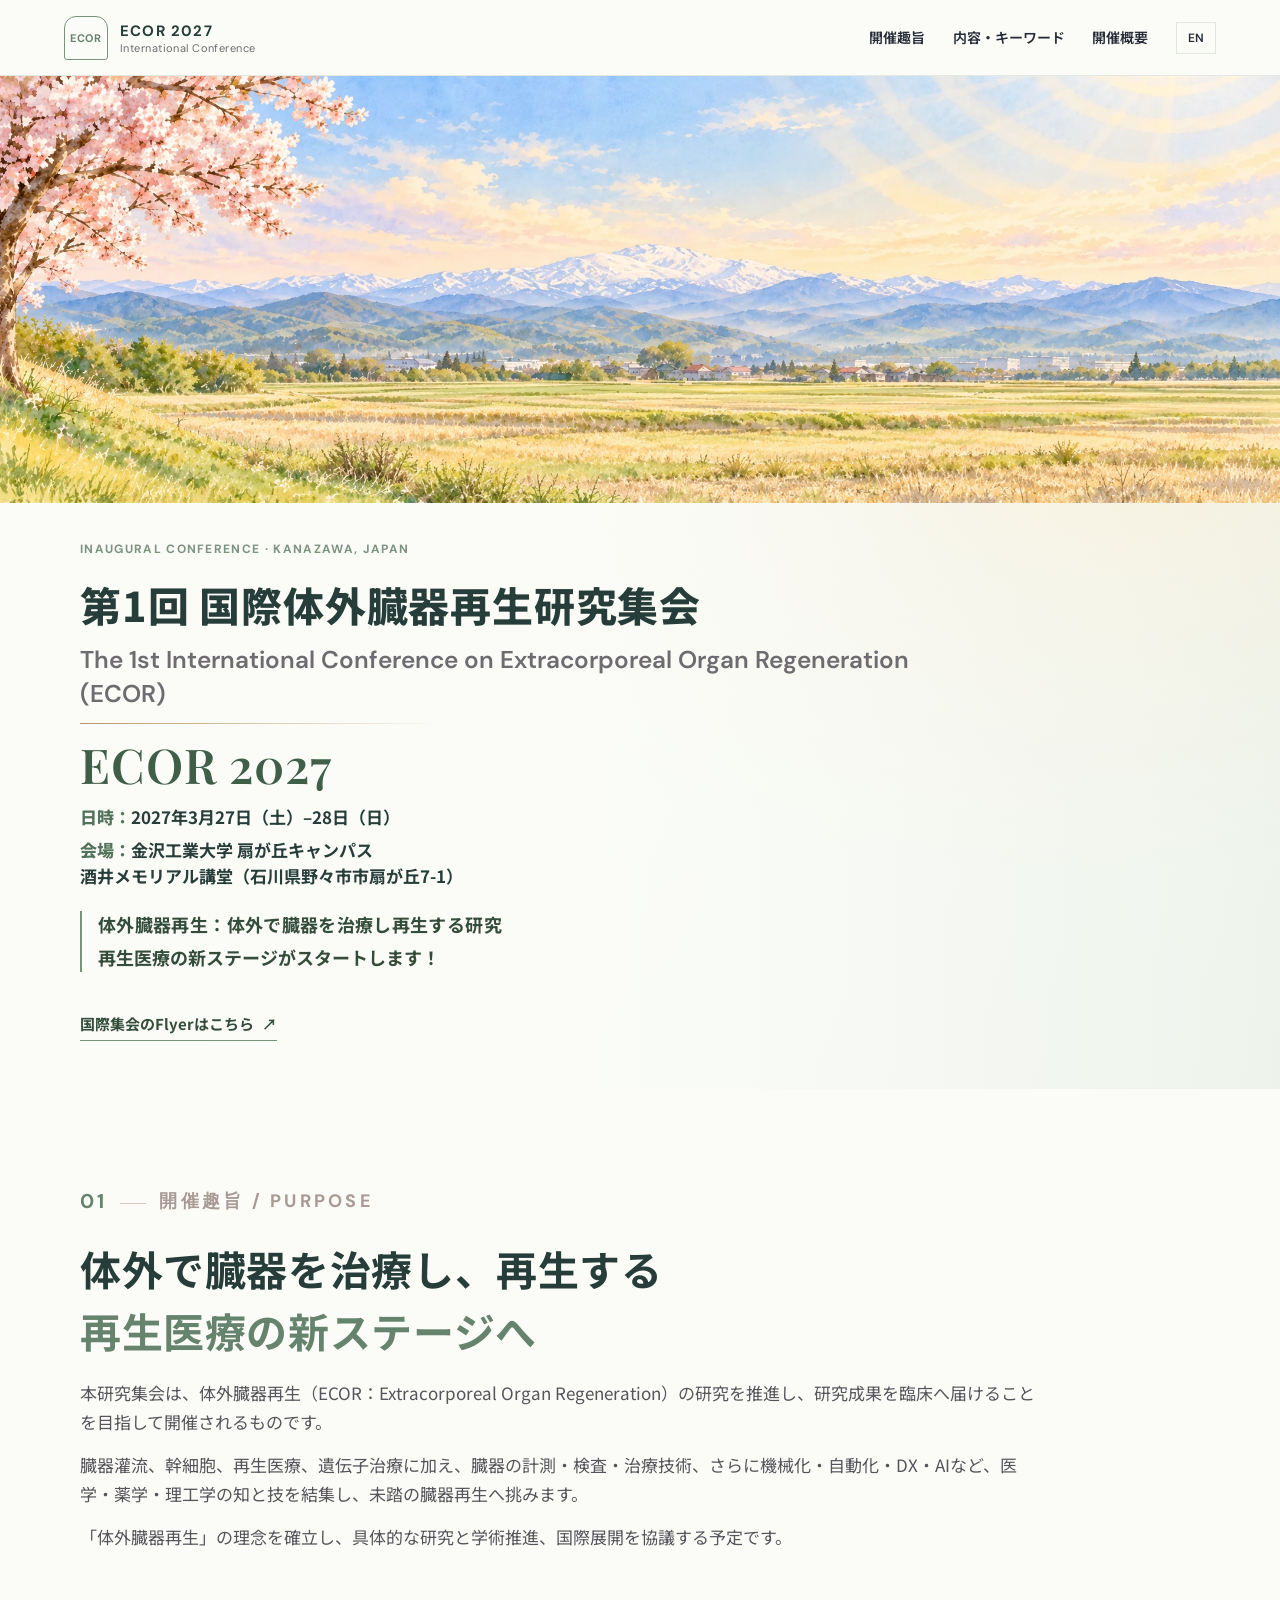
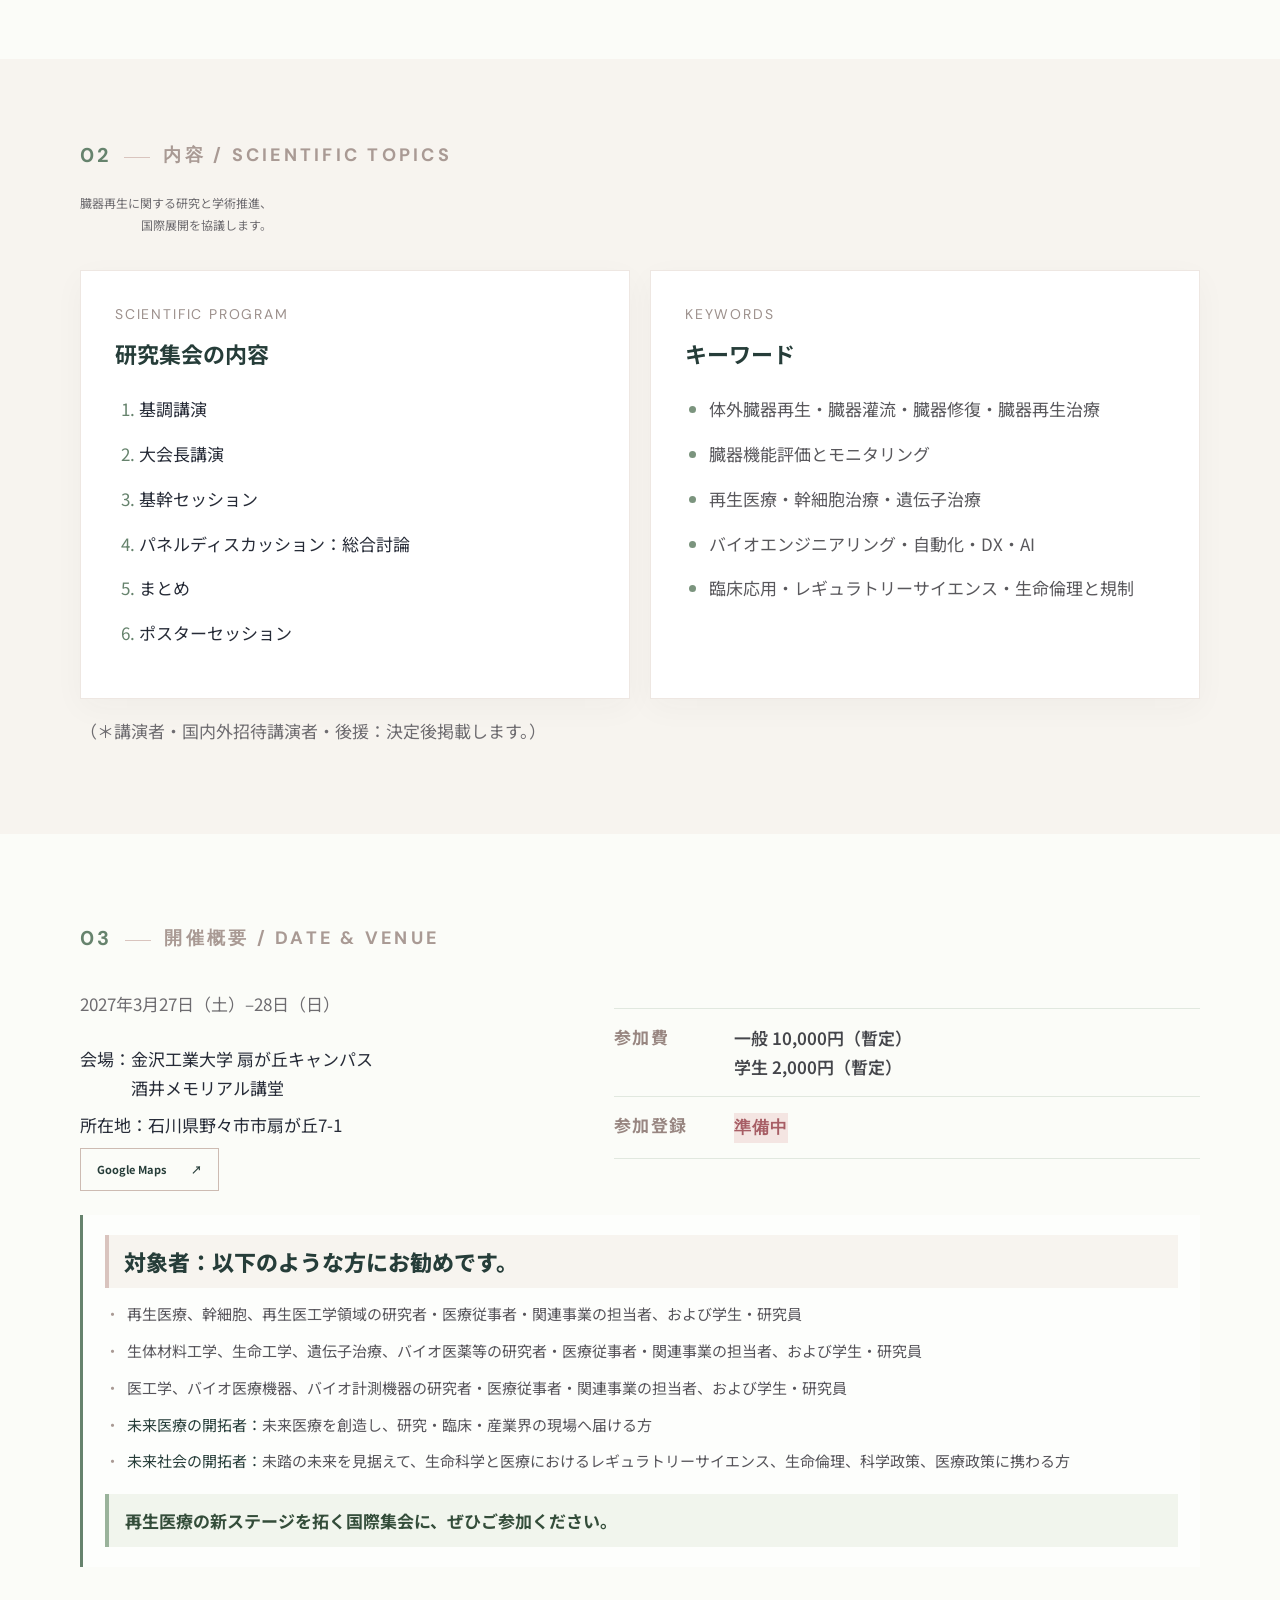
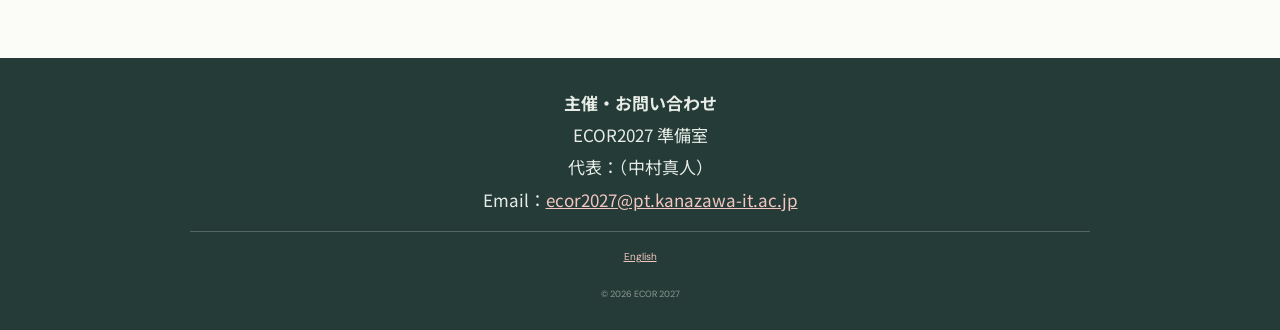
==== index.html @ 0ecce07e "Add files via upload" ====
<!doctype html>
<html lang="ja">
<head>
  <meta charset="utf-8">
  <meta name="viewport" content="width=device-width, initial-scale=1">
  <meta name="description" content="第1回 国際体外臓器再生研究集会（ECOR 2027）。2027年3月27日・28日、金沢工業大学 扇が丘キャンパスで開催。">
  <meta name="theme-color" content="#fbfcf8">
  <title>第1回 国際体外臓器再生研究集会 | ECOR 2027</title>
  <link rel="icon" href="assets/mark.svg" type="image/svg+xml">
  <link rel="stylesheet" href="styles.css">
</head>
<body>
  <header class="site-header">
    <a class="brand" href="#top" aria-label="ECOR 2027 ホーム"><span class="brand-mark" aria-hidden="true">ECOR</span><span class="brand-copy"><strong>ECOR 2027</strong><small>International Conference</small></span></a>
    <button class="menu-toggle" aria-expanded="false" aria-controls="site-nav">メニュー</button>
    <nav class="site-nav" id="site-nav" aria-label="メインメニュー">
      <a href="#about">開催趣旨</a><a href="#topics">内容・キーワード</a><a href="#venue">開催概要</a><a class="language-link" href="en/">EN</a>
    </nav>
  </header>
  <main id="top">
    <section class="hero flyer-hero" aria-labelledby="hero-title">
      <div class="hero-decoration" aria-hidden="true"></div>
      <div class="hero-content">
        <p class="eyebrow">INAUGURAL CONFERENCE · KANAZAWA, JAPAN</p>
        <h1 id="hero-title" class="conference-name">第1回 国際体外臓器再生研究集会<br><span>The 1st International Conference on Extracorporeal Organ Regeneration (ECOR)</span></h1>
        <div class="hero-divider" aria-hidden="true"></div>
        <div class="hero-abbreviation"><b>ECOR 2027</b></div>
        <div class="hero-meta flyer-event-meta"><p><strong>日時：</strong>2027年3月27日（土）–28日（日）</p><p><strong>会場：</strong>金沢工業大学 扇が丘キャンパス<br>酒井メモリアル講堂（石川県野々市市扇が丘7-1）</p></div>
        <div class="hero-message"><strong>体外臓器再生：体外で臓器を治療し再生する研究</strong><span>再生医療の新ステージがスタートします！</span></div>
        <a class="hero-flyer-link" href="assets/ECOR_2027_flyer_JP_EN.pdf" target="_blank" rel="noopener">国際集会のFlyerはこちら <span aria-hidden="true">↗</span></a>
      </div>
    </section>
    <section class="intro section-wrap" id="about">
      <div class="section-label"><span>01</span><span>開催趣旨 / PURPOSE</span></div>
      <div class="intro-layout"><div><h2>体外で臓器を治療し、再生する<br><em>再生医療の新ステージへ</em></h2></div><div class="intro-copy">
        <p>本研究集会は、体外臓器再生（ECOR：Extracorporeal Organ Regeneration）の研究を推進し、研究成果を臨床へ届けることを目指して開催されるものです。</p>
        <p>臓器灌流、幹細胞、再生医療、遺伝子治療に加え、臓器の計測・検査・治療技術、さらに機械化・自動化・DX・AIなど、医学・薬学・理工学の知と技を結集し、未踏の臓器再生へ挑みます。</p>
        <p>「体外臓器再生」の理念を確立し、具体的な研究と学術推進、国際展開を協議する予定です。</p>
      </div></div>
    </section>
    <section class="topics-section" id="topics">
      <div class="section-wrap">
        <div class="section-label"><span>02</span><span>内容 / SCIENTIFIC TOPICS</span></div>
        <div class="section-heading"><p>臓器再生に関する研究と学術推進、<br>国際展開を協議します。</p></div>
        <div class="topic-grid">
          <article class="topic-card topic-life"><p class="topic-domain">SCIENTIFIC PROGRAM</p><h3>研究集会の内容</h3><ol class="session-list"><li>基調講演</li><li>大会長講演</li><li>基幹セッション</li><li>パネルディスカッション：総合討論</li><li>まとめ</li><li>ポスターセッション</li></ol></article>
          <article class="topic-card topic-engineering"><p class="topic-domain">KEYWORDS</p><h3>キーワード</h3><ul><li>体外臓器再生・臓器灌流・臓器修復・臓器再生治療</li><li>臓器機能評価とモニタリング</li><li>再生医療・幹細胞治療・遺伝子治療</li><li>バイオエンジニアリング・自動化・DX・AI</li><li>臨床応用・レギュラトリーサイエンス・生命倫理と規制</li></ul></article>
        </div>
        <p class="topic-note">（＊講演者・国内外招待講演者・後援：決定後掲載します。）</p>
      </div>
    </section>
    <section class="conference-info section-wrap" id="venue">
      <div class="section-label"><span>03</span><span>開催概要 / DATE &amp; VENUE</span></div>
      <div class="info-layout">
        <div><p class="info-summary">2027年3月27日（土）–28日（日）</p><p class="venue-summary">会場：金沢工業大学 扇が丘キャンパス<br>　　　酒井メモリアル講堂</p><p class="venue-summary">所在地：石川県野々市市扇が丘7-1</p><a class="map-button" href="https://www.google.com/maps/search/?api=1&amp;query=36.530187%2C136.627849" target="_blank" rel="noopener">Google Maps <span aria-hidden="true">↗</span></a></div>
        <dl class="info-table"><div><dt>参加費</dt><dd>一般 10,000円（暫定）<br>学生 2,000円（暫定）</dd></div><div><dt>参加登録</dt><dd id="registration"><span class="inline-soon registration-pending">準備中</span></dd></div></dl>
      </div>
      <div class="flyer-audience audience-groups"><strong class="audience-heading">対象者：以下のような方にお勧めです。</strong><div class="audience-group"><span>再生医療、幹細胞、再生医工学領域の研究者・医療従事者・関連事業の担当者、および学生・研究員</span></div><div class="audience-group"><span>生体材料工学、生命工学、遺伝子治療、バイオ医薬等の研究者・医療従事者・関連事業の担当者、および学生・研究員</span></div><div class="audience-group"><span>医工学、バイオ医療機器、バイオ計測機器の研究者・医療従事者・関連事業の担当者、および学生・研究員</span></div><div class="audience-group"><b>未来医療の開拓者：</b><span>未来医療を創造し、研究・臨床・産業界の現場へ届ける方</span></div><div class="audience-group"><b>未来社会の開拓者：</b><span>未踏の未来を見据えて、生命科学と医療におけるレギュラトリーサイエンス、生命倫理、科学政策、医療政策に携わる方</span></div><p class="audience-invitation">再生医療の新ステージを拓く国際集会に、ぜひご参加ください。</p></div>
    </section>
  </main>
  <footer class="site-footer">
    <div class="footer-contact"><p class="footer-contact-title">主催・お問い合わせ</p><p>ECOR2027 準備室</p><p>代表：（中村真人）</p><p>Email：<a href="mailto:ecor2027@pt.kanazawa-it.ac.jp">ecor2027@pt.kanazawa-it.ac.jp</a></p></div>
    <div class="footer-meta"><a href="en/">English</a></div><small>© 2026 ECOR 2027</small>
  </footer>
  <script src="script.js"></script>
</body>
</html>
---- styles.css ----
@import url('https://fonts.googleapis.com/css2?family=DM+Sans:wght@400;500;600;700&family=Noto+Sans+JP:wght@400;500;600;700;800&family=Playfair+Display:ital,wght@0,600;0,700;1,600;1,700&display=swap');
:root{--ink:#262b37;--muted:#6e6c70;--pink:#d87b83;--rose:#f3dfe0;--blush:#fff6f3;--cream:#fffaf8;--green:#7b947e;--dark:#263d39;--line:#e8dfdb;--gold:#b79566;--shadow:0 24px 60px rgba(79,49,51,.09)}
*{box-sizing:border-box}html{scroll-behavior:smooth;scroll-padding-top:90px}body{margin:0;background:var(--cream);color:var(--ink);font-family:"Noto Sans JP","Yu Gothic",Meiryo,sans-serif;line-height:1.8}a{color:inherit}button{font:inherit}.site-header{height:76px;position:sticky;top:0;z-index:20;display:flex;align-items:center;justify-content:space-between;padding:0 clamp(20px,5vw,78px);background:rgba(255,250,248,.94);border-bottom:1px solid rgba(232,223,219,.8);backdrop-filter:blur(15px)}.brand{display:flex;align-items:center;gap:12px;text-decoration:none;color:var(--dark)}.brand-mark{width:44px;height:44px;display:grid;place-items:center;border:1px solid var(--pink);border-radius:50%;font:700 11px "DM Sans",sans-serif;letter-spacing:.08em;color:var(--pink)}.brand-copy{display:grid;line-height:1.3}.brand-copy strong{font:700 15px "DM Sans",sans-serif;letter-spacing:.08em}.brand-copy small{font:11px "DM Sans",sans-serif;letter-spacing:.04em;color:var(--muted)}.site-nav{display:flex;align-items:center;gap:clamp(13px,2.15vw,30px)}.site-nav a{font-size:14px;font-weight:600;text-decoration:none;white-space:nowrap}.site-nav a:hover{color:var(--pink)}.site-nav .register-link{padding:9px 17px;color:#fff;background:var(--pink);border-radius:2px}.site-nav .language-link{padding:7px 11px;border:1px solid var(--line);font:600 12px "DM Sans",sans-serif}.menu-toggle{display:none}
.hero{min-height:620px;position:relative;isolation:isolate;overflow:hidden;display:flex;align-items:center;background:radial-gradient(ellipse at 83% 41%,#f7e7e4 0,rgba(247,231,228,.58) 19%,transparent 52%),linear-gradient(112deg,#fffaf8 0%,#fff7f3 54%,#f5e9e4 100%)}.hero:after{content:"";position:absolute;z-index:-1;inset:0;background:linear-gradient(90deg,rgba(255,250,248,.99) 0%,rgba(255,250,248,.94) 43%,rgba(255,250,248,.25) 100%)}.hero-content{position:relative;z-index:2;width:min(900px,75%);padding:85px 0 100px clamp(24px,10vw,150px)}.eyebrow,.hero-overline,.kicker,.topic-domain,.section-label,.hero-caption{font-family:"DM Sans","Noto Sans JP",sans-serif}.eyebrow{margin:0 0 26px;color:var(--green);font-size:12px;letter-spacing:.11em;font-weight:700}.hero-overline{margin:0 0 13px;font-size:10px;letter-spacing:.22em;color:var(--muted)}h1{margin:0;display:grid;gap:3px}.hero-jp{font-size:clamp(40px,6vw,76px);line-height:1.2;letter-spacing:.1em;font-weight:800;color:var(--dark)}.hero-en{font:600 clamp(39px,6vw,74px)/1.1 "Playfair Display",Georgia,serif;letter-spacing:.01em;color:var(--pink)}.hero-en i{font-weight:600;color:#ad8d72}.conference-name{margin:25px 0 16px;font-size:clamp(19px,2vw,23px);line-height:1.6;font-weight:800;letter-spacing:.035em;color:var(--dark)}.conference-name span{font:14px/1.6 "DM Sans",sans-serif;letter-spacing:.02em;color:var(--muted)}.hero-message{display:grid;gap:2px;margin:22px 0 22px;padding-left:16px;border-left:2px solid var(--pink)}.hero-message strong{font-size:18px;letter-spacing:.02em}.hero-message span{font-size:12px;color:var(--muted)}.hero-meta{display:flex;flex-wrap:wrap;gap:12px 28px;font-size:12px;font-weight:700;color:var(--dark)}.hero-meta span:before{content:"";display:inline-block;width:6px;height:6px;margin:0 8px 2px 0;border-radius:50%;background:var(--pink)}.hero-actions{display:flex;align-items:center;gap:26px;margin-top:29px}.button{min-height:47px;display:inline-flex;align-items:center;gap:15px;padding:0 21px;text-decoration:none}.button-primary{background:var(--dark);color:#fff;font-size:12px;font-weight:700;letter-spacing:.03em}.button-primary span{font:10px "DM Sans",sans-serif;color:#cbd6cb}.text-link{font-size:12px;font-weight:700;text-decoration:none}.text-link span{margin-left:7px;color:var(--pink)}.hero-seal{position:absolute;right:clamp(5%,12vw,185px);top:48%;transform:translateY(-50%);width:clamp(220px,27vw,350px);height:clamp(220px,27vw,350px);border:1px solid rgba(203,139,140,.6);border-radius:50%;display:flex;flex-direction:column;align-items:center;justify-content:center;gap:3px;color:var(--pink);background:rgba(255,250,248,.28);box-shadow:inset 0 0 0 12px rgba(255,255,255,.22),inset 0 0 0 13px rgba(203,139,140,.18);font:10px "DM Sans",sans-serif;letter-spacing:.2em}.hero-seal:before,.hero-seal:after{content:"";position:absolute;border:1px solid rgba(203,139,140,.17);border-radius:50%;inset:23px}.hero-seal:after{inset:39px}.hero-seal b{font:700 clamp(42px,6vw,72px)/1 "Playfair Display",Georgia,serif;letter-spacing:.02em}.hero-seal i{margin-top:15px;font-style:normal;font-size:9px;color:var(--gold);letter-spacing:.16em}.hero-caption{position:absolute;right:7%;bottom:25px;color:#937f7a;font:italic 12px "Playfair Display",serif;letter-spacing:.04em}.hero-decoration{position:absolute;inset:0;pointer-events:none;overflow:hidden}.petal{position:absolute;width:24px;height:38px;border-radius:100% 0 100% 0;background:linear-gradient(140deg,#edc8c8,#f6e4de);opacity:.65;transform:rotate(38deg)}.petal-a{right:17%;top:14%;}.petal-b{right:9%;top:63%;transform:rotate(112deg) scale(.7)}.petal-c{right:33%;top:21%;transform:rotate(72deg) scale(.55)}.petal-d{left:55%;bottom:13%;transform:rotate(22deg) scale(.45)}.orbit{position:absolute;border:1px solid rgba(204,145,146,.22);border-radius:50%}.orbit-a{width:540px;height:540px;right:5%;top:50%;transform:translateY(-50%)}.orbit-b{width:710px;height:710px;right:-1%;top:50%;transform:translateY(-50%)}
.section-wrap{width:min(1120px,calc(100% - 48px));margin:0 auto}.intro{padding-top:99px;padding-bottom:94px}.section-label{display:flex;align-items:center;gap:13px;margin-bottom:32px;color:#a99a94;font:700 9px "DM Sans",sans-serif;letter-spacing:.18em}.section-label span:first-child{color:var(--pink);font-size:11px}.section-label span+span:before{content:"";display:inline-block;width:26px;height:1px;margin:0 13px 3px 0;background:#d9c4be}.intro-layout{display:grid;grid-template-columns:1fr;gap:0;align-items:start}.kicker{margin:0 0 12px;color:var(--pink);font-size:10px;letter-spacing:.15em;font-weight:700}.intro h2,.section-heading h2,.program-layout h2,.info-layout h2,.contact-section h2{margin:0;color:var(--dark);font-size:clamp(27px,3.2vw,42px);line-height:1.5;letter-spacing:.015em}.intro h2 em{font-style:normal;color:var(--pink)}.intro-copy{max-width:960px;padding-top:18px;font-size:13px;color:#56545a}.intro-copy p{margin:0 0 14px}.declaration{display:flex;align-items:center;justify-content:center;gap:28px;margin-top:64px;text-align:center;color:#8c7770}.declaration p{margin:0;font:italic 17px/1.8 "Playfair Display","Noto Sans JP",serif}.declaration strong{font-style:normal;font-size:22px;color:var(--pink)}.declaration-line{width:64px;height:1px;background:#d8c4bd}
.topics-section{padding:83px 0 88px;background:#f7f4ef}.section-heading{display:flex;justify-content:space-between;align-items:end;gap:28px;margin-bottom:34px}.section-heading>p{margin:0;color:var(--muted);font-size:12px;text-align:right}.section-heading h2{font:600 clamp(30px,4vw,46px)/1.2 "Playfair Display",Georgia,serif;color:var(--dark)}.topic-grid{display:grid;grid-template-columns:1fr 1fr;gap:20px}.topic-card{position:relative;min-height:300px;padding:31px 34px 29px;background:#fff;border:1px solid #eee7e2;box-shadow:0 9px 30px rgba(48,43,43,.035)}.topic-icon{position:absolute;right:28px;top:24px;display:grid;place-items:center;width:43px;height:43px;border:1px solid #e7d7d1;border-radius:50%;font:italic 13px "Playfair Display",serif;color:var(--pink)}.topic-domain{margin:0 55px 10px 0;font-size:9px;letter-spacing:.13em;color:#9c908c}.topic-card h3{max-width:82%;margin:0 0 21px;font-size:19px;color:var(--dark);line-height:1.5}.topic-card ul{margin:0;padding-left:18px;font-size:12px;color:#59585c}.topic-card li{padding:4px 0}.topic-card li::marker{color:var(--pink)}.topic-engineering .topic-icon{color:var(--green);border-color:#d6dfd7}.topic-engineering li::marker{color:var(--green)}.topic-note{margin:22px 0 0;color:var(--muted);font-size:11px}
.committee{padding-top:90px;padding-bottom:91px}.committee-list{border-top:1px solid var(--line)}.committee-row{display:grid;grid-template-columns:240px 1fr;align-items:center;min-height:76px;border-bottom:1px solid var(--line)}.committee-row .role{font:600 11px "DM Sans",sans-serif;letter-spacing:.06em;color:#9b8985}.committee-row strong{font-size:15px;color:var(--dark)}.committee-row strong small{margin-left:12px;font:12px "DM Sans","Noto Sans JP",sans-serif;color:#777}.committee-row .pending{font-size:13px;font-weight:500;color:#8c8988}.update-note{margin:13px 0 0;font-size:10px;color:#938b88}
.program-band{padding:62px 0 70px;background:var(--dark);color:white}.program-layout{display:grid;grid-template-columns:1fr 1fr;align-items:center;gap:8%}.program-band .section-label{color:#aab5a9}.program-band .section-label span:first-child{color:#f1b7b6}.program-band h2{color:#fff;font:600 clamp(32px,4vw,48px)/1.2 "Playfair Display",serif}.program-band .kicker{color:#e8b7b4}.coming-card{position:relative;padding:22px 28px 22px 32px;border:1px solid rgba(255,255,255,.2);background:rgba(255,255,255,.04)}.coming-card strong{font:600 18px "DM Sans",sans-serif;letter-spacing:.04em}.coming-card p{margin:7px 0 0;color:#d4d8d3;font-size:11px}.coming-dot{position:absolute;top:30px;left:17px;width:5px;height:5px;border-radius:50%;background:#e8b7b4}
.conference-info{padding-top:91px;padding-bottom:91px}.info-layout{display:grid;grid-template-columns:.85fr 1.15fr;gap:9%;align-items:center}.info-layout h2{font-size:clamp(26px,3vw,38px)}.info-summary{margin:15px 0 26px;font-size:12px;color:var(--muted)}.map-button{display:inline-flex;align-items:center;gap:25px;padding:11px 16px;border:1px solid #cdbbb2;color:var(--dark);font-size:11px;font-weight:700;text-decoration:none}.map-button:hover{background:var(--dark);color:#fff}.info-table{margin:0;border-top:1px solid var(--line)}.info-table>div{display:grid;grid-template-columns:130px 1fr;gap:10px;padding:15px 0;border-bottom:1px solid var(--line)}.info-table dt{font:700 10px "DM Sans","Noto Sans JP",sans-serif;letter-spacing:.08em;color:#988681}.info-table dd{margin:0;font-size:12px;font-weight:600;color:#45464b}.subnote{font-weight:400;color:var(--muted);font-size:11px}.inline-soon{display:inline-block;padding:2px 8px;background:#f4e5e2;color:#a75e65;font:700 10px "DM Sans",sans-serif;letter-spacing:.05em}
.contact-section{position:relative;overflow:hidden;padding:70px 24px 73px;text-align:center;background:#f3e6e1}.contact-section .kicker{margin-bottom:4px;color:#a7666b}.contact-section h2{font:600 35px "Playfair Display","Noto Sans JP",serif}.contact-section>p:not(.kicker){margin:9px 0 18px;font-size:12px;color:#625c5b}.contact-email{display:inline-block;color:#724d51;font:600 14px "DM Sans",sans-serif;text-decoration:none;border-bottom:1px solid #c89a96}.contact-section small{display:block;margin-top:17px;color:#887875;font-size:10px}.contact-flower{position:absolute;right:12%;top:-50px;font-size:155px;color:rgba(255,255,255,.35);transform:rotate(18deg)}.site-footer{padding:31px 24px 26px;text-align:center;background:#253b37;color:#e7ece6}.footer-brand{font:700 17px "Playfair Display",serif;letter-spacing:.08em;text-decoration:none}.footer-brand span{font-size:12px;color:#e7b4b2}.site-footer>p{margin:8px 0;font:11px "DM Sans",sans-serif;color:#c6d0c7}.site-footer>div{display:flex;justify-content:center;gap:19px;margin:13px 0;color:#aebcb0;font:10px "DM Sans",sans-serif}.site-footer>div a{color:#f2c6c1}.site-footer>small{color:#8d9a90;font:9px "DM Sans",sans-serif}
@media(max-width:980px){.site-header{padding:0 24px}.site-nav{gap:13px}.site-nav a{font-size:12px}.hero-content{width:80%;padding-left:7vw}.hero-seal{right:4%;opacity:.72}.intro-layout{gap:0}.committee-row{grid-template-columns:190px 1fr}}
@media(max-width:720px){html{scroll-padding-top:70px}.site-header{height:66px;padding:0 18px}.brand-mark{width:39px;height:39px}.menu-toggle{display:block;border:1px solid var(--line);background:transparent;padding:7px 11px;color:var(--dark);font-size:11px}.site-nav{display:none;position:absolute;top:65px;left:0;right:0;padding:17px 21px 22px;background:var(--cream);border-bottom:1px solid var(--line);box-shadow:0 12px 24px rgba(25,25,25,.06);align-items:stretch;gap:0;flex-direction:column}.site-nav.is-open{display:flex}.site-nav a{padding:10px 4px;font-size:14px}.site-nav .register-link,.site-nav .language-link{align-self:flex-start;margin-top:7px;padding:8px 14px}.hero{min-height:650px;align-items:flex-start}.hero-content{width:100%;padding:68px 24px 94px}.hero:after{background:linear-gradient(90deg,rgba(255,250,248,.97),rgba(255,250,248,.87) 63%,rgba(255,250,248,.58))}.hero-jp{font-size:clamp(39px,11vw,58px);letter-spacing:.07em}.hero-en{font-size:clamp(42px,11vw,62px)}.conference-name{font-size:18px;line-height:1.5}.conference-name span{font-size:12px}.hero-message strong{font-size:16px}.hero-message span{font-size:11px}.hero-meta{display:grid;gap:4px;font-size:11px}.hero-seal{width:210px;height:210px;right:-60px;top:auto;bottom:28px;transform:none;opacity:.35}.hero-seal b{font-size:42px}.hero-seal span{font-size:8px}.hero-seal i{font-size:7px}.orbit-a{width:330px;height:330px;right:-95px;top:auto;bottom:-35px;transform:none}.orbit-b{width:440px;height:440px;right:-140px;top:auto;bottom:-90px;transform:none}.hero-caption{right:21px;bottom:14px;font-size:10px}.section-wrap{width:calc(100% - 42px)}.intro{padding-top:67px;padding-bottom:68px}.section-label{margin-bottom:24px}.intro-layout,.info-layout{grid-template-columns:1fr;gap:14px}.intro-layout{gap:0}.intro h2{font-size:28px}.intro-copy{max-width:960px;padding-top:16px;font-size:12px}.declaration{gap:12px;margin-top:42px}.declaration-line{width:28px}.declaration p{font-size:14px}.declaration strong{font-size:18px}.topics-section{padding:65px 0}.section-heading{display:block;margin-bottom:24px}.section-heading h2{font-size:34px}.section-heading>p{margin-top:12px;text-align:left;font-size:11px}.topic-grid{grid-template-columns:1fr;gap:12px}.topic-card{min-height:0;padding:25px 22px}.topic-card h3{font-size:17px}.topic-card ul{font-size:11px}.topic-domain{font-size:8px}.committee{padding-top:67px;padding-bottom:67px}.committee-row{grid-template-columns:1fr;align-items:start;gap:5px;padding:14px 0}.committee-row strong{font-size:14px}.committee-row strong small{font-size:11px}.program-band{padding:50px 0}.program-layout{grid-template-columns:1fr;gap:14px}.coming-card{padding:18px 20px 18px 28px}.coming-dot{top:26px}.conference-info{padding-top:68px;padding-bottom:68px}.info-layout{gap:28px}.info-summary{margin:8px 0 18px}.info-table>div{grid-template-columns:92px 1fr;gap:8px;padding:12px 0}.info-table dd{font-size:11px}.contact-section{padding:55px 20px 57px}.contact-section h2{font-size:30px}.contact-email{font-size:12px}.contact-flower{right:-20px;font-size:120px}.site-footer>p{max-width:350px;margin:8px auto;line-height:1.6}.site-footer>div{gap:10px;flex-wrap:wrap}.site-footer{padding:27px 20px 23px}}
@media(prefers-reduced-motion:reduce){html{scroll-behavior:auto}}
/* Flyer-first home page */
.flyer-audience{display:grid;grid-template-columns:150px 1fr;gap:20px;margin-top:24px;padding:20px 22px;border-left:3px solid var(--pink);background:rgba(255,255,255,.68);color:#56545a;font-size:13px;line-height:1.8}
.flyer-audience strong{color:var(--dark);font-size:14px}
.topic-note{line-height:1.7}
@media(max-width:720px){.flyer-audience{grid-template-columns:1fr;gap:5px;margin-top:18px;padding:17px;font-size:12px}.flyer-audience strong{font-size:13px}.flyer-hero .hero-message{max-width:calc(100% - 24px)}.flyer-hero .hero-message strong{line-height:1.6}}
.conference-name{margin:0 0 12px;font-size:clamp(30px,3.2vw,42px);line-height:1.34;font-weight:800;letter-spacing:.02em;color:var(--dark);max-width:880px}
.conference-name span{display:inline-block;margin-top:8px;font:600 clamp(19px,1.9vw,25px)/1.4 "DM Sans","Noto Sans JP",sans-serif;letter-spacing:0;color:var(--muted)}
.hero-abbreviation{display:flex;align-items:baseline;gap:16px;margin:0 0 12px;color:var(--pink)}
.hero-abbreviation>span{font-size:clamp(23px,2.8vw,34px);line-height:1.3;font-weight:700;letter-spacing:.035em}
.hero-abbreviation>b{font:600 clamp(30px,4vw,48px)/1.15 "Playfair Display",Georgia,serif;letter-spacing:.02em}
.hero-abbreviation i{font-style:normal;color:#ad8d72}
.hero-message{gap:5px}
.hero-message strong,.hero-message span{font-family:"Noto Sans JP","DM Sans",sans-serif;font-size:18px;line-height:1.55;font-weight:700;color:var(--dark)}
.hero-flyer-link{display:inline-flex;align-items:center;gap:8px;margin-top:16px;padding-bottom:3px;border-bottom:1px solid #78927b;color:#344d3a;font-size:15px;font-weight:700;text-decoration:none}
.hero-flyer-link:hover{color:#8f6262;border-color:#8f6262}
.hero-meta{font-size:17px;line-height:1.55;gap:9px 22px}
@media(max-width:720px){.conference-name{font-size:clamp(25px,6.5vw,31px);line-height:1.4}.conference-name span{font-size:clamp(18px,4.7vw,22px);line-height:1.45}.hero-abbreviation{gap:8px 12px;flex-wrap:wrap;margin-bottom:10px}.hero-abbreviation>span{font-size:clamp(22px,6.2vw,28px)}.hero-abbreviation>b{font-size:clamp(29px,8vw,36px)}.hero-message strong,.hero-message span{font-size:15px;line-height:1.55}.hero-meta{font-size:15px;line-height:1.55}.hero-flyer-link{font-size:15px;margin-top:12px}}
.flyer-event-meta{display:grid;gap:6px;margin:8px 0 18px;font-size:17px;line-height:1.55;color:var(--dark)}
.flyer-event-meta p{margin:0}
.flyer-event-meta strong{font-weight:800;color:var(--pink)}
@media(max-width:720px){.flyer-event-meta{gap:5px;margin:7px 0 14px;font-size:15px;line-height:1.55}}
.intro-copy p,.topic-card ul,.topic-card ol,.topic-note,.flyer-audience,.info-summary,.venue-summary,.info-table dt,.info-table dd,.contact-section>p:not(.kicker){font-size:17px;line-height:1.7}
.topic-card ul,.topic-card ol{padding-left:24px}
.topic-card li{margin-bottom:8px}
.topic-note{margin-top:18px}
.flyer-audience{grid-template-columns:auto 1fr}
.venue-summary{margin:8px 0}
.info-table>div{grid-template-columns:110px 1fr}
.info-table dt{font-weight:700}
.info-table dd{margin:0}
.registration-pending{display:inline-block;font-size:17px!important;line-height:1.5;padding:2px 0}
.contact-section>p:not(.kicker){margin:9px 0}
.contact-email{font-size:17px}
@media(max-width:720px){.intro-copy p,.topic-card ul,.topic-card ol,.topic-note,.flyer-audience,.info-summary,.venue-summary,.info-table dt,.info-table dd,.contact-section>p:not(.kicker),.contact-email,.registration-pending{font-size:15px!important;line-height:1.7}.info-table>div{grid-template-columns:100px 1fr}.flyer-audience{gap:6px}}

.site-footer>.footer-contact{display:grid;justify-items:center;gap:4px;width:min(900px,100%);margin:0 auto 18px;padding:0 0 17px;border-bottom:1px solid rgba(231,236,230,.24)}
.site-footer>.footer-contact p{margin:0;color:#e7ece6;font:400 17px/1.65 "Noto Sans JP","DM Sans",sans-serif}
.site-footer>.footer-contact .footer-contact-title{font-weight:700}
.site-footer>.footer-meta{display:flex;justify-content:center;gap:19px;margin:13px 0;color:#aebcb0;font:10px "DM Sans",sans-serif}
@media(max-width:720px){.site-footer>.footer-contact{gap:3px;margin-bottom:16px;padding-bottom:15px}.site-footer>.footer-contact p{font-size:15px;line-height:1.7}.site-footer>.footer-meta{gap:10px;flex-wrap:wrap}}

/* ECOR 2027 hero: a hopeful spring landscape with Hakusan and soft radiating light. */
.flyer-hero{background:#f7faf8}
.flyer-hero .hero-decoration{inset:0;width:auto;height:auto;right:0;top:0;bottom:0;transform:none;background-image:url("assets/ecor-spring-hero.webp");background-size:cover;background-position:center 52%;background-repeat:no-repeat;opacity:1}
.flyer-hero .hero-decoration:after{content:"";position:absolute;inset:0;background:linear-gradient(90deg,rgba(250,252,249,.78) 0%,rgba(250,252,249,.69) 44%,rgba(250,252,249,.08) 100%)}
.flyer-hero:after{background:transparent}
.flyer-hero .hero-content{width:min(920px,74%);margin:28px 0 28px clamp(20px,5vw,76px);padding:clamp(28px,4vw,50px);background:rgba(252,253,250,.84);border:1px solid rgba(255,255,255,.78);border-radius:5px;box-shadow:0 16px 48px rgba(67,80,67,.08);backdrop-filter:blur(3px)}
.flyer-hero .eyebrow{margin-bottom:17px}
@media(max-width:980px){.flyer-hero .hero-content{width:min(850px,82%);margin-left:24px;padding:32px}}
@media(max-width:720px){
  .flyer-hero{min-height:0;align-items:flex-start;background:#f7faf8}
  .flyer-hero .hero-decoration{inset:0 0 auto;height:52vw;min-height:190px;max-height:260px;background-size:100% auto;background-position:center top;background-repeat:no-repeat}
  .flyer-hero .hero-decoration:after{background:linear-gradient(180deg,rgba(250,252,249,.04) 0%,rgba(250,252,249,.12) 65%,rgba(250,252,249,.75) 100%)}
  .flyer-hero .hero-content{position:relative;width:calc(100% - 28px);margin:clamp(112px,31vw,175px) 14px 18px;padding:23px 20px 25px;background:rgba(252,253,250,.9);border-radius:5px;box-shadow:0 12px 34px rgba(67,80,67,.09);backdrop-filter:blur(4px)}
  .flyer-hero .eyebrow{font-size:10px;margin-bottom:13px}
}

/* Keep the complete illustration clear of the conference title. */
.flyer-hero{display:grid;grid-template-columns:minmax(0,1fr);align-items:stretch;min-height:0;overflow:hidden;background:var(--cream)}
.flyer-hero .hero-decoration{position:relative;grid-row:1;inset:auto;z-index:0;width:100%;height:clamp(250px,33.333vw,660px);max-height:660px;margin:0;transform:none;background-position:center center;background-size:cover;opacity:1}
.flyer-hero .hero-decoration:after{display:none}
.flyer-hero .hero-content{grid-row:2;width:min(1120px,calc(100% - 48px));margin:0 auto;padding:36px 0 48px;background:transparent;border:0;border-radius:0;box-shadow:none;backdrop-filter:none}
@media(max-width:720px){
  .flyer-hero .hero-decoration{height:clamp(120px,33.333vw,240px);min-height:120px;max-height:240px;background-size:100% auto;background-position:center top}
  .flyer-hero .hero-content{width:calc(100% - 42px);margin:0 auto;padding:27px 0 35px}
}

/* Fresh academic-year opening: morning light, an open gateway and new growth. */
:root{--pink:#66836d;--rose:#e7eee7;--blush:#f5f8f2;--cream:#fbfcf8;--line:#e1e8df;--gold:#b79566;--shadow:0 24px 60px rgba(45,67,49,.09)}
.site-header{background:rgba(251,252,248,.95);border-color:rgba(225,232,223,.9)}
.brand-mark{border-color:#78927b;color:#66836d;border-radius:12px 12px 3px 3px}
.site-nav a:hover{color:#66836d}
.hero{background:radial-gradient(ellipse at 82% 33%,#f5e9c9 0,rgba(245,233,201,.42) 19%,transparent 48%),linear-gradient(112deg,#fbfcf8 0%,#f2f6ef 58%,#e8efe7 100%)}
.hero:after{background:linear-gradient(90deg,rgba(251,252,248,.99) 0%,rgba(251,252,248,.96) 48%,rgba(251,252,248,.22) 100%)}
.hero-decoration{position:absolute;z-index:0;right:clamp(0px,8vw,100px);top:50%;transform:translateY(-50%);width:clamp(250px,32vw,420px);height:auto;color:#89a08a;opacity:.55}
.gateway-art{display:block;width:100%;height:auto}
.hero-divider{width:min(360px,64%);height:1px;margin:4px 0 13px;background:linear-gradient(90deg,#b79566,rgba(183,149,102,0))}
.hero-abbreviation{color:#405f49}
.hero-meta strong{color:#527259!important}
.organ-row{display:grid;grid-template-columns:repeat(4,minmax(0,1fr));gap:12px;width:min(520px,100%);margin:10px 0 16px}
.organ-item{display:grid;justify-items:center;gap:4px;color:#55745b;font-size:13px;font-weight:700;letter-spacing:.04em}
.organ-item svg{width:46px;height:46px;padding:5px;overflow:visible}
.organ-item svg path{fill:rgba(126,155,127,.12);stroke:#628267;stroke-width:2.7;stroke-linecap:round;stroke-linejoin:round}
.hero-message{border-color:#78927b}
.hero-message strong,.hero-message span{color:#344d3a}
@media(max-width:720px){.hero-decoration{right:-46px;top:auto;bottom:-20px;width:240px;opacity:.23}.hero:after{background:linear-gradient(90deg,rgba(251,252,248,.99),rgba(251,252,248,.95) 68%,rgba(251,252,248,.65))}.organ-row{width:min(420px,100%);gap:4px;margin:8px 0 14px}.organ-item{font-size:12px}.organ-item svg{width:39px;height:39px}.hero-divider{margin:2px 0 10px}}
/* Anatomical organ pictograms and attached cherry blossoms in full bloom. */
.organ-item svg path.organ-fill{fill:rgba(126,155,127,.13);stroke:#628267;stroke-width:2.4;stroke-linecap:round;stroke-linejoin:round}
.organ-item svg path.organ-line{fill:none;stroke:#628267;stroke-width:2.1;stroke-linecap:round;stroke-linejoin:round}
.blossom-branches{opacity:.94}
.hero-decoration{opacity:.68}
@media(max-width:720px){.hero-decoration{opacity:.35}}
/* High-contrast organ silhouettes for immediate recognition. */
.organ-item svg path.organ-silhouette{fill:#b95e62;stroke:none}
.organ-item:nth-child(2) svg path.organ-silhouette{fill:#9a684c}
.organ-item:nth-child(3) svg path.organ-silhouette{fill:#d9888d}
.organ-item:nth-child(4) svg path.organ-silhouette{fill:#b84952}
.organ-item svg path.organ-detail{fill:none;stroke:#fffaf4;stroke-width:2.4;stroke-linecap:round;stroke-linejoin:round;opacity:.9}
.hero-decoration{right:clamp(0px,6vw,80px);width:clamp(270px,34vw,440px);opacity:.78}
.gateway-art{filter:drop-shadow(0 12px 12px rgba(57,76,57,.08))}
@media(max-width:720px){.hero-decoration{right:-55px;width:255px;opacity:.34}}

.audience-groups{grid-template-columns:1fr;gap:12px;align-items:start}
.audience-groups .audience-heading{grid-column:1/-1;margin-bottom:2px;padding:10px 15px;border-left:4px solid #d9c4be;background:#f7f4ef;color:var(--dark);font-size:22px;font-weight:800;line-height:1.5}
.audience-group{display:block;color:#56545a;font-size:15px;line-height:1.65}
.audience-group::before{content:"・";margin-right:7px;color:#a99a94}
.audience-group b{color:var(--dark);font-size:15px;font-weight:400}
.audience-invitation{margin:8px 0 0;padding:13px 16px;border-left:4px solid #9ab39b;background:#f1f5ed;color:#344d3a;font-size:17px;font-weight:700;line-height:1.6}
@media(max-width:720px){.audience-groups{grid-template-columns:1fr;gap:12px}.audience-groups .audience-heading{grid-column:auto;padding:9px 12px;font-size:19px}.audience-group,.audience-group b{font-size:14px}}
@media(max-width:720px){.audience-invitation{margin-top:6px;padding:11px 12px;font-size:16px}}

/* Campus and full-bloom cherry trees from the English conference flyer. */
.hero-decoration{inset:0;width:auto;height:auto;right:0;top:0;bottom:0;transform:none;background-image:url("assets/campus-sakura.jpg");background-size:cover;background-position:center 63%;background-repeat:no-repeat;opacity:.56}
.gateway-art{display:none}
.hero:after{background:linear-gradient(90deg,rgba(251,252,248,.98) 0%,rgba(251,252,248,.91) 45%,rgba(251,252,248,.28) 100%)}
@media(max-width:720px){.hero-decoration{inset:auto 0 0;height:44%;background-size:auto 100%;background-position:center center;opacity:.56}.hero:after{background:linear-gradient(180deg,rgba(251,252,248,.98) 0%,rgba(251,252,248,.9) 58%,rgba(251,252,248,.42) 100%)}}
.hero-decoration{opacity:1}
.hero-decoration:after{content:"";position:absolute;inset:0;background:linear-gradient(90deg,rgba(251,252,248,.98) 0%,rgba(251,252,248,.9) 43%,rgba(251,252,248,.32) 100%)}
@media(max-width:720px){.hero-decoration:after{background:linear-gradient(180deg,rgba(251,252,248,.98) 0%,rgba(251,252,248,.9) 55%,rgba(251,252,248,.4) 100%)}}

/* Larger section labels and English subheads for easier reading. */
.section-label{font-size:18px;margin-bottom:24px}
.section-label span:first-child{font-size:20px}
.kicker,.topic-domain{font-size:14px}
.topic-card h3{font-size:22px}
@media(max-width:720px){
  .section-label{font-size:16px;margin-bottom:21px}
  .section-label span:first-child{font-size:18px}
  .kicker,.topic-domain{font-size:12px}
  .topic-card h3{font-size:20px}
}
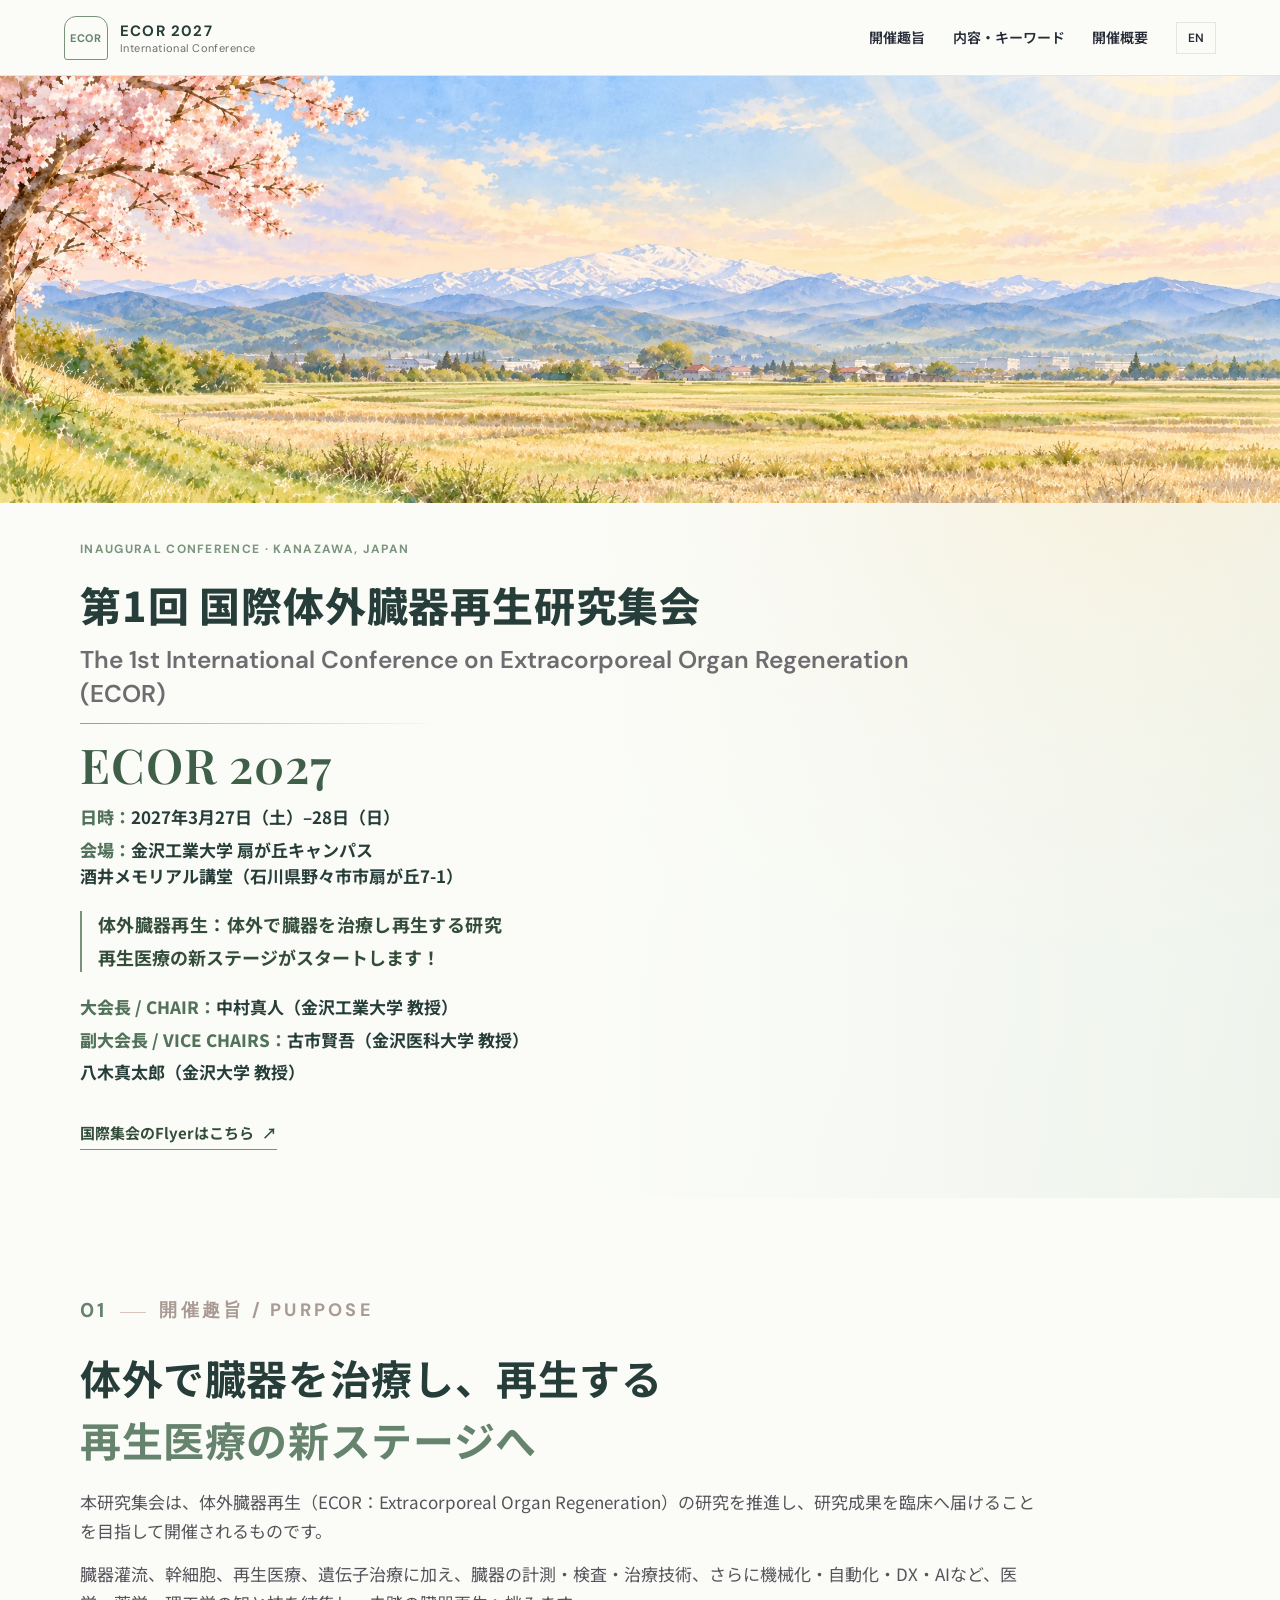
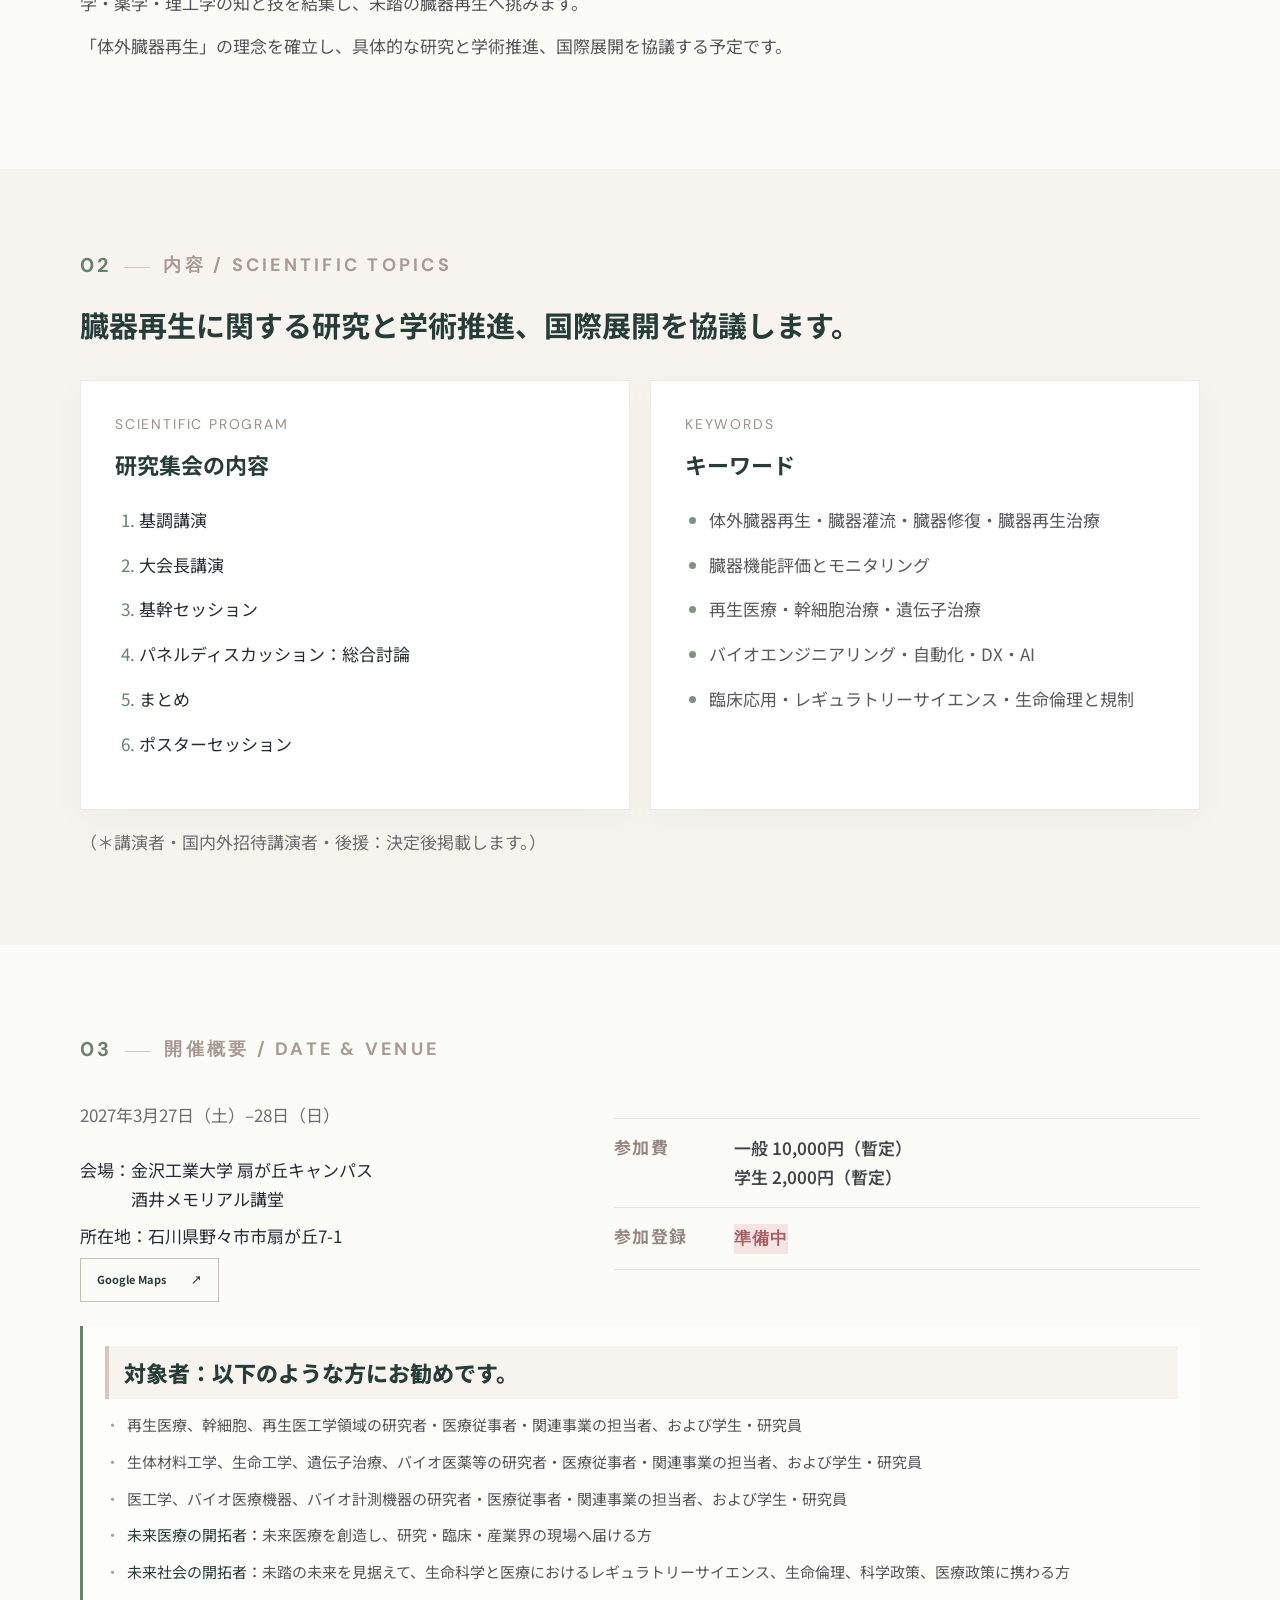
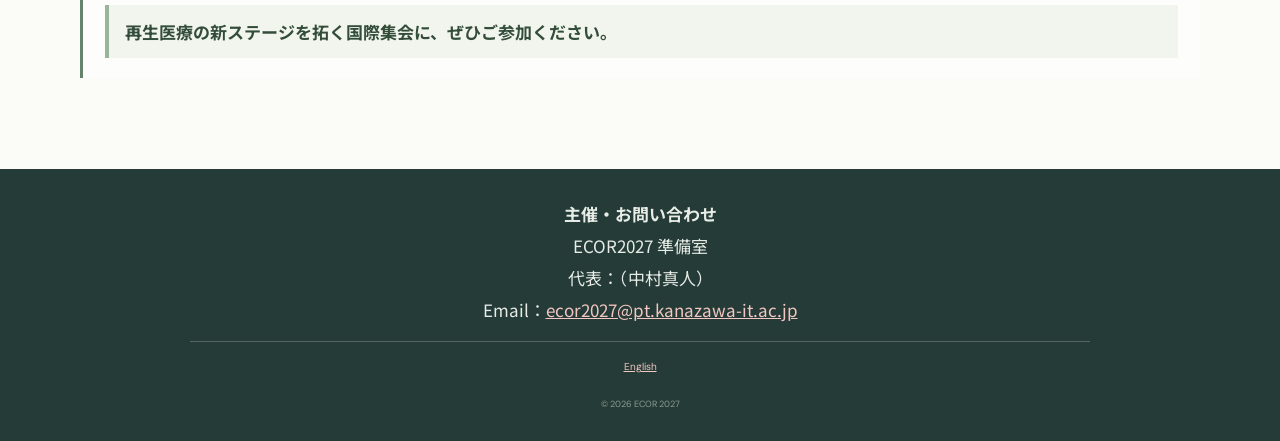
==== commit 3c0ad433: "Add files via upload" ====
--- a/index.html
+++ b/index.html
@@ -27,6 +27,11 @@
         <div class="hero-abbreviation"><b>ECOR 2027</b></div>
         <div class="hero-meta flyer-event-meta"><p><strong>日時：</strong>2027年3月27日（土）–28日（日）</p><p><strong>会場：</strong>金沢工業大学 扇が丘キャンパス<br>酒井メモリアル講堂（石川県野々市市扇が丘7-1）</p></div>
         <div class="hero-message"><strong>体外臓器再生：体外で臓器を治療し再生する研究</strong><span>再生医療の新ステージがスタートします！</span></div>
+        <div class="hero-meta flyer-event-meta" aria-label="大会長・副大会長">
+          <p><strong>大会長 / CHAIR：</strong>中村真人（金沢工業大学 教授）</p>
+          <p><strong>副大会長 / VICE CHAIRS：</strong>古市賢吾（金沢医科大学 教授）</p>
+          <p>八木真太郎（金沢大学 教授）</p>
+        </div>
         <a class="hero-flyer-link" href="assets/ECOR_2027_flyer_JP_EN.pdf" target="_blank" rel="noopener">国際集会のFlyerはこちら <span aria-hidden="true">↗</span></a>
       </div>
     </section>
@@ -41,7 +46,7 @@
     <section class="topics-section" id="topics">
       <div class="section-wrap">
         <div class="section-label"><span>02</span><span>内容 / SCIENTIFIC TOPICS</span></div>
-        <div class="section-heading"><p>臓器再生に関する研究と学術推進、<br>国際展開を協議します。</p></div>
+        <div class="section-heading"><h2 class="topic-statement">臓器再生に関する研究と学術推進、国際展開を協議します。</h2></div>
         <div class="topic-grid">
           <article class="topic-card topic-life"><p class="topic-domain">SCIENTIFIC PROGRAM</p><h3>研究集会の内容</h3><ol class="session-list"><li>基調講演</li><li>大会長講演</li><li>基幹セッション</li><li>パネルディスカッション：総合討論</li><li>まとめ</li><li>ポスターセッション</li></ol></article>
           <article class="topic-card topic-engineering"><p class="topic-domain">KEYWORDS</p><h3>キーワード</h3><ul><li>体外臓器再生・臓器灌流・臓器修復・臓器再生治療</li><li>臓器機能評価とモニタリング</li><li>再生医療・幹細胞治療・遺伝子治療</li><li>バイオエンジニアリング・自動化・DX・AI</li><li>臨床応用・レギュラトリーサイエンス・生命倫理と規制</li></ul></article>
--- a/styles.css
+++ b/styles.css
@@ -142,3 +142,17 @@
   .kicker,.topic-domain{font-size:12px}
   .topic-card h3{font-size:20px}
 }
+
+/* v32: Scientific Topics statement matches the visual prominence of section 01.
+   Single line on wide screens; readable wrapping on narrow screens. */
+.section-heading .topic-statement{
+  margin:0; color:var(--dark); font-family:"Noto Sans JP",sans-serif;
+  font-size:clamp(20px,2.35vw,29px);font-weight:700;
+  line-height:1.55;letter-spacing:0;white-space:normal;
+}
+.section-heading .topic-statement-en{
+  font-family:"DM Sans",sans-serif;font-size:clamp(20px,2.05vw,25px);
+}
+@media(min-width:1150px){
+  .section-heading .topic-statement{white-space:nowrap}
+}
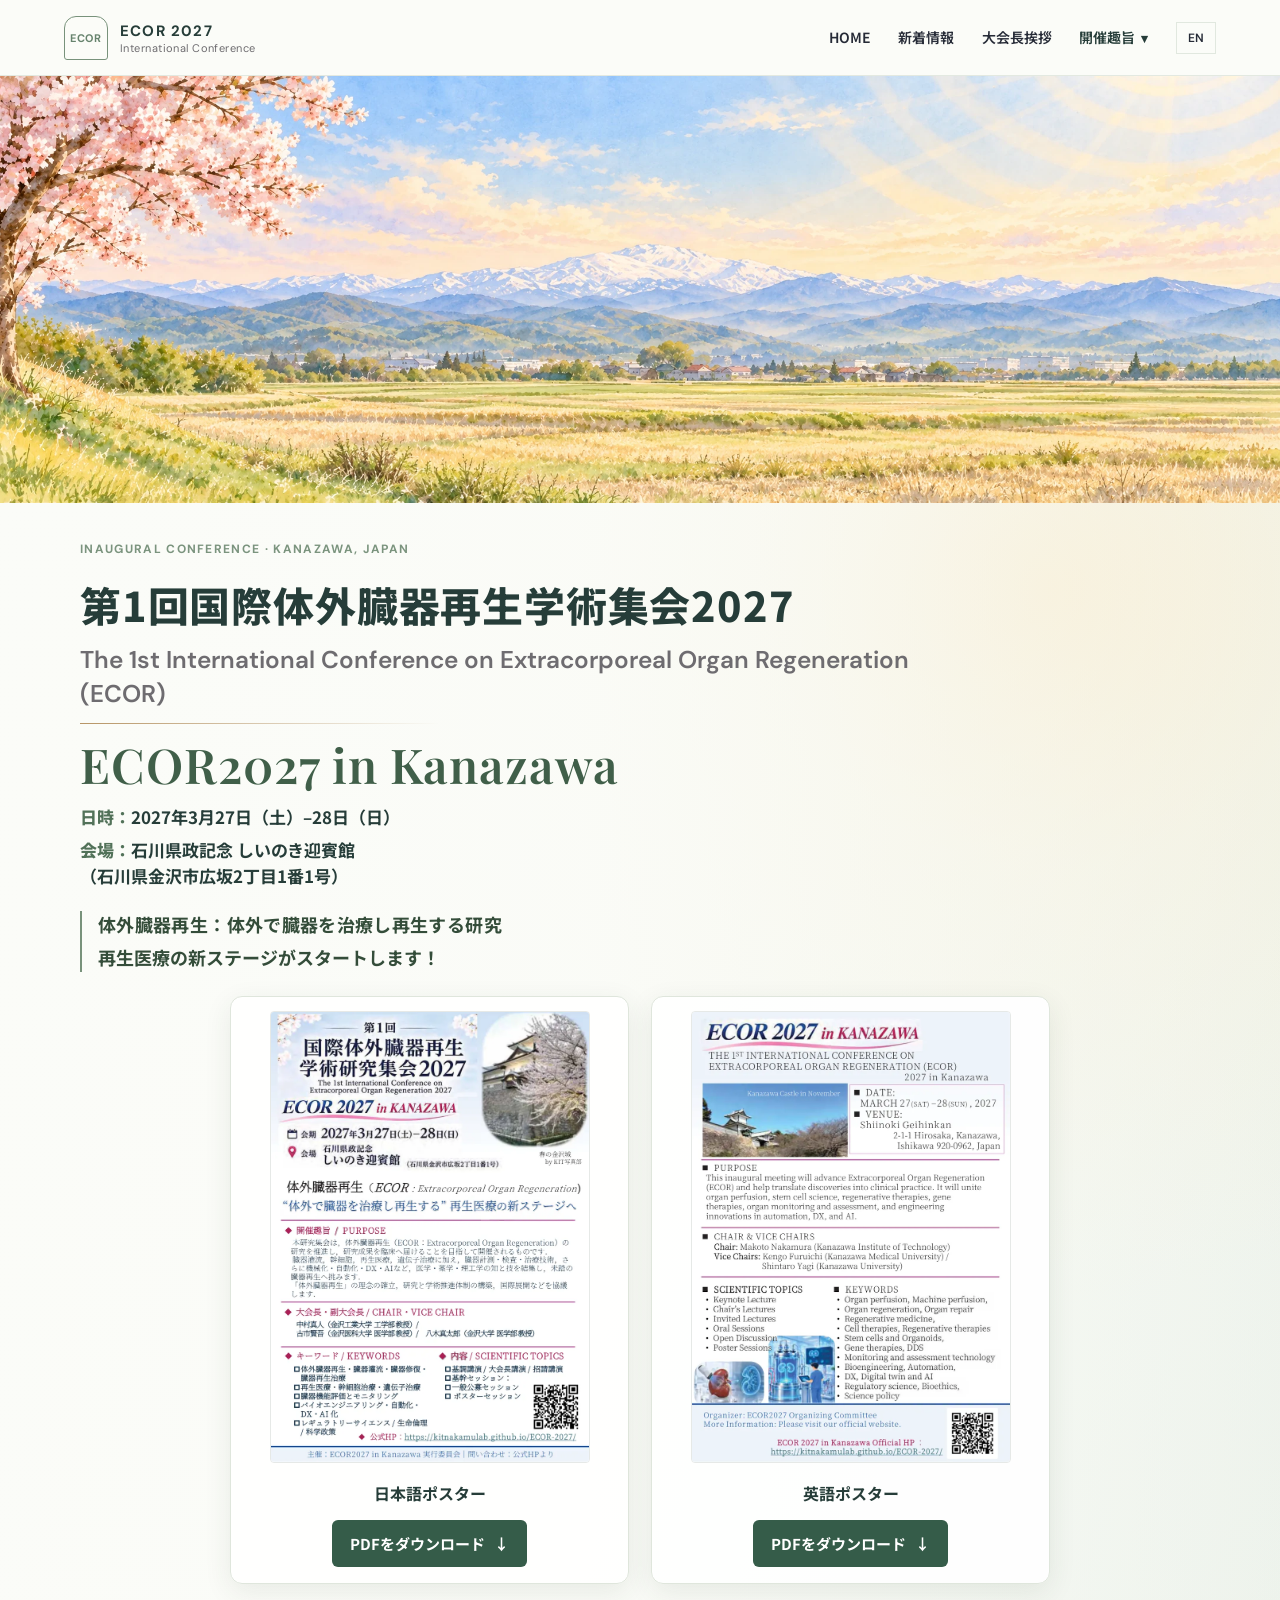
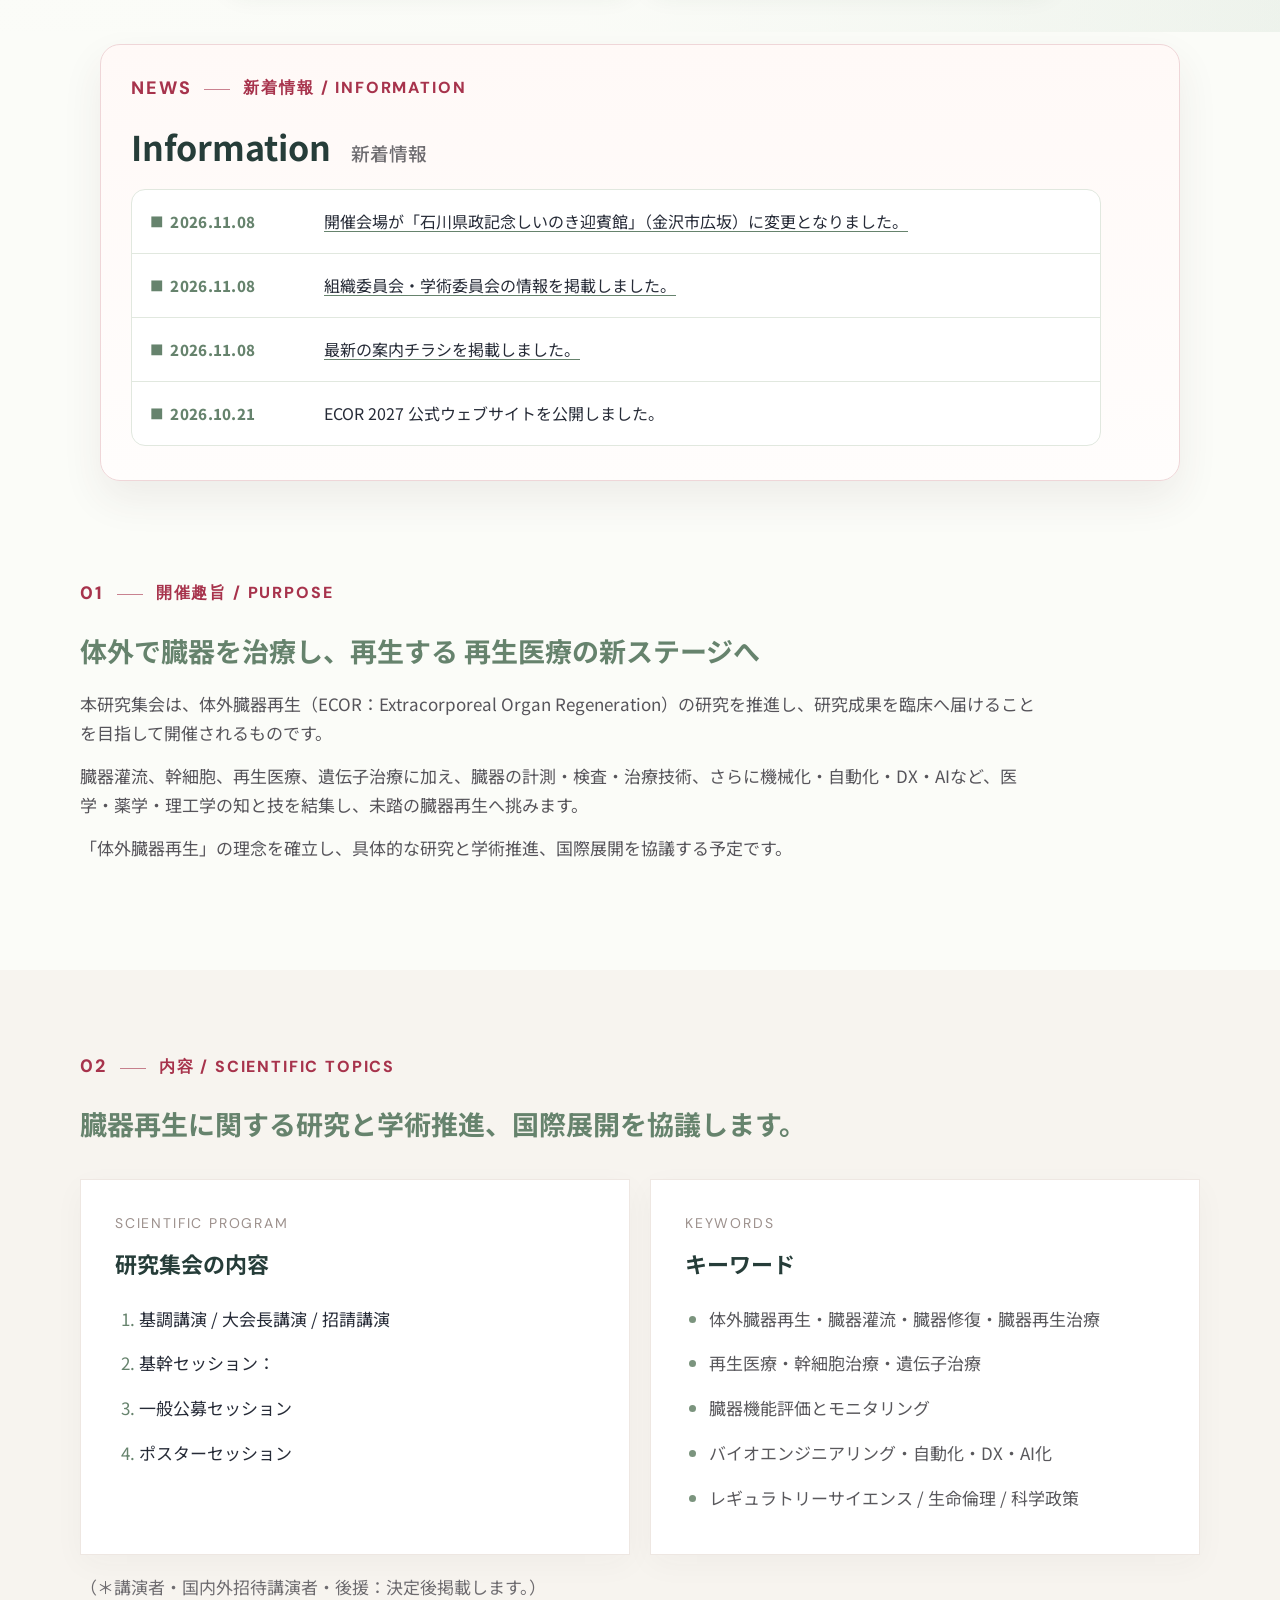
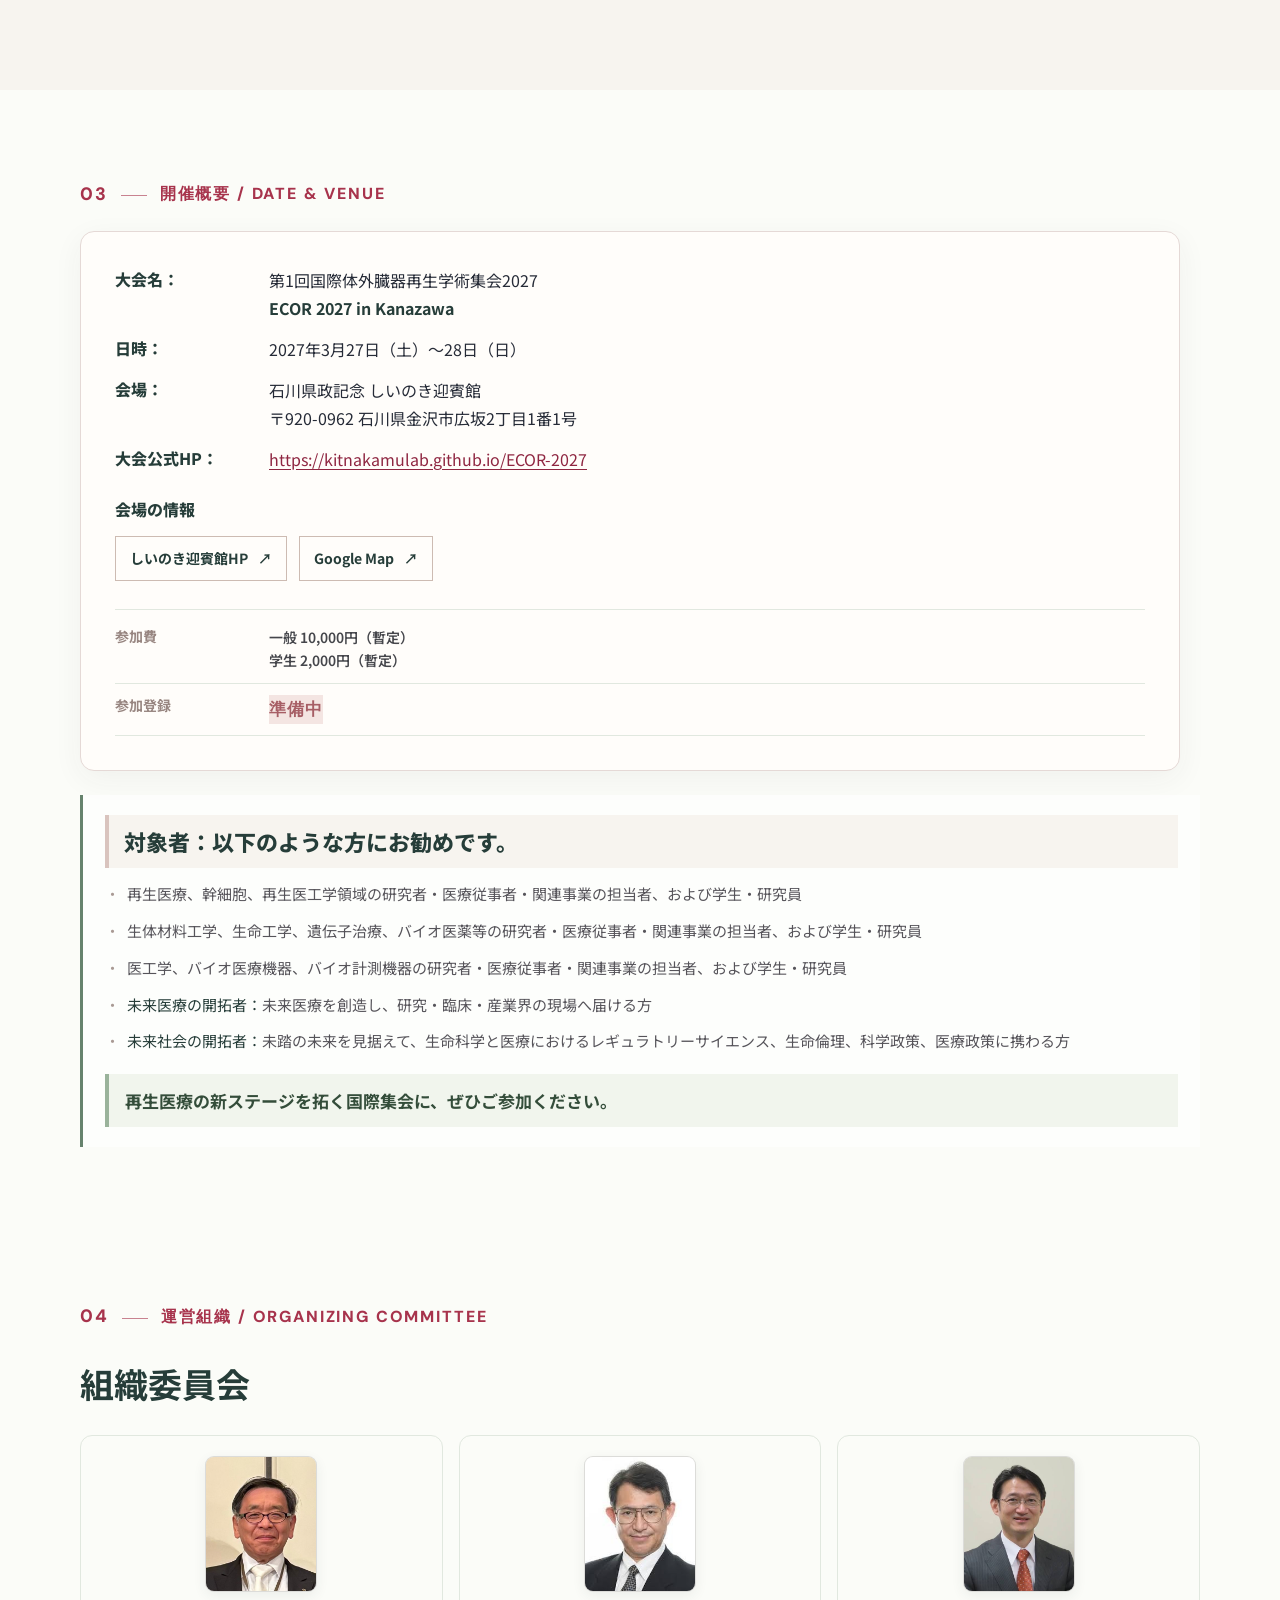
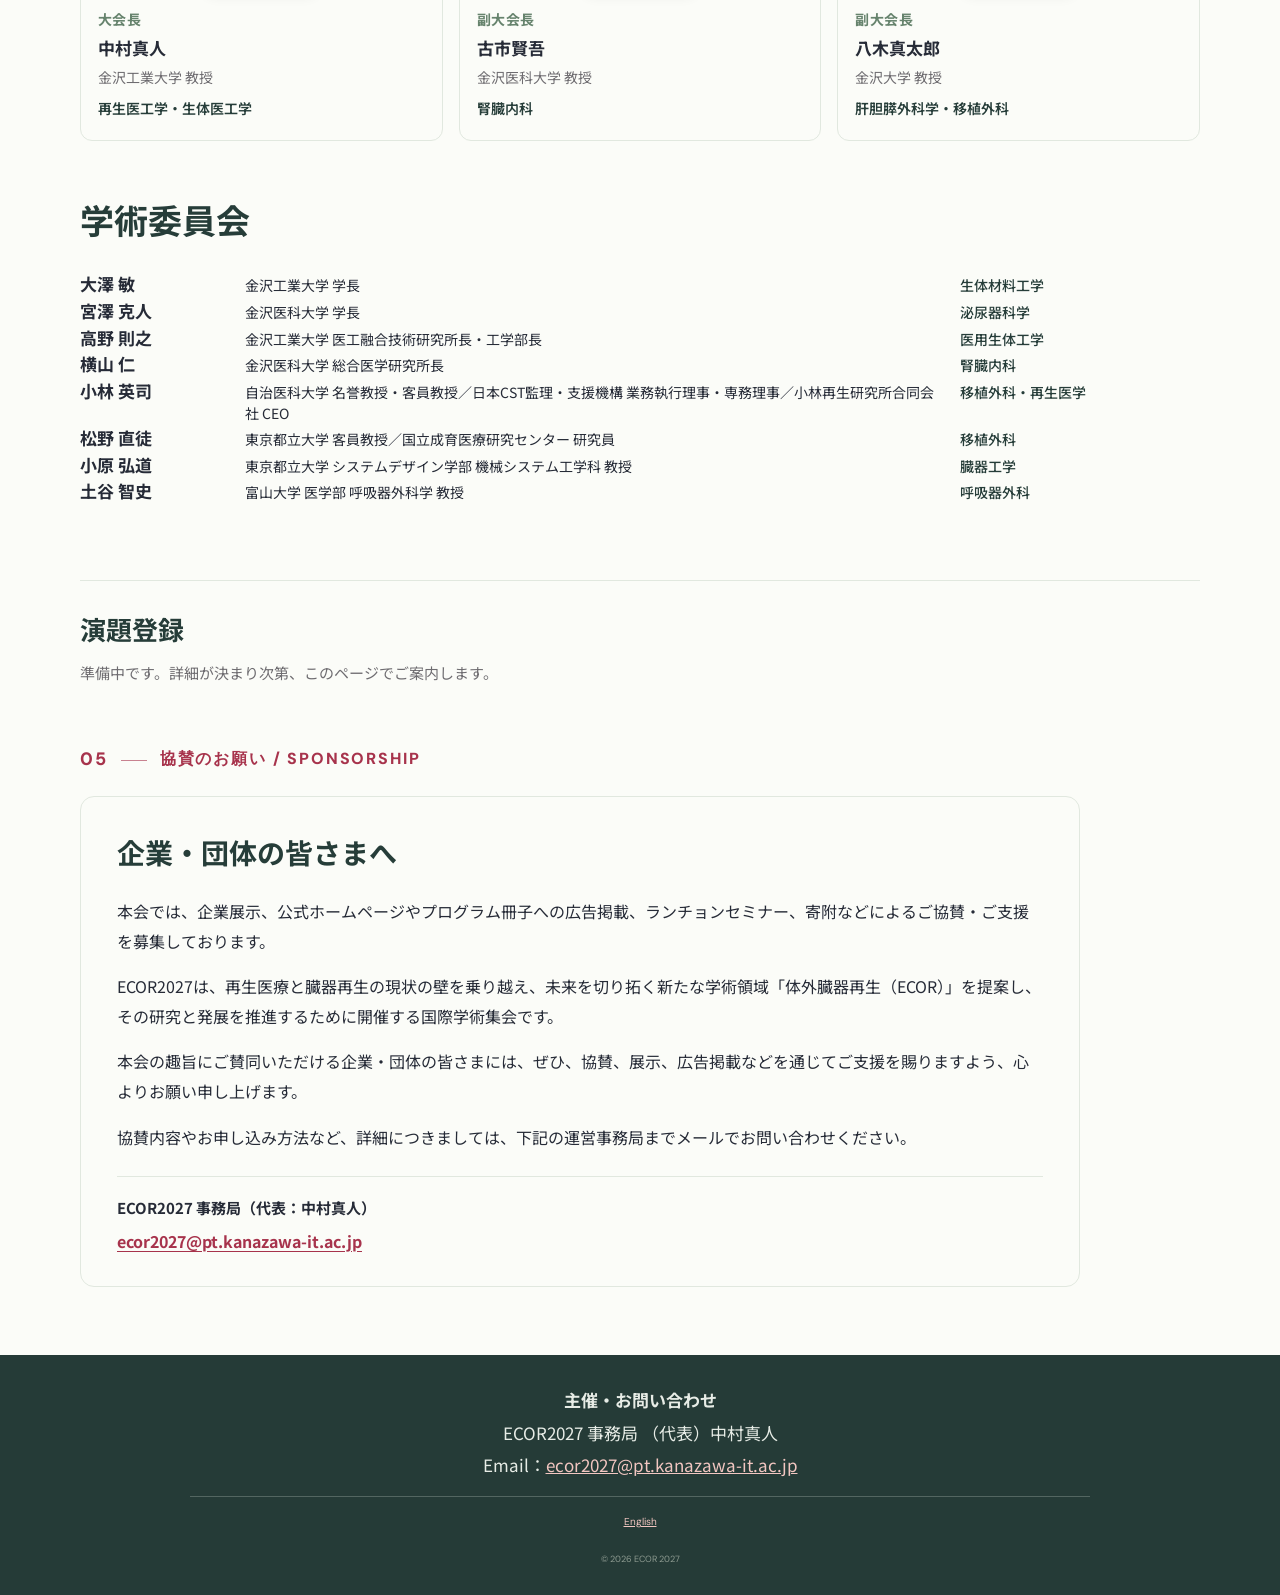
==== commit d7959344: "Add files via upload" ====
--- a/index.html
+++ b/index.html
@@ -3,9 +3,9 @@
 <head>
   <meta charset="utf-8">
   <meta name="viewport" content="width=device-width, initial-scale=1">
-  <meta name="description" content="第1回 国際体外臓器再生研究集会（ECOR 2027）。2027年3月27日・28日、金沢工業大学 扇が丘キャンパスで開催。">
+  <meta name="description" content="第1回 国際体外臓器再生研究集会（ECOR 2027）。2027年3月27日・28日、石川県政記念しいのき迎賓館（石川県金沢市）で開催。">
   <meta name="theme-color" content="#fbfcf8">
-  <title>第1回 国際体外臓器再生研究集会 | ECOR 2027</title>
+  <title>ECOR2027 in Kanazawa | 第1回国際体外臓器再生学術集会2027</title>
   <link rel="icon" href="assets/mark.svg" type="image/svg+xml">
   <link rel="stylesheet" href="styles.css">
 </head>
@@ -14,7 +14,23 @@
     <a class="brand" href="#top" aria-label="ECOR 2027 ホーム"><span class="brand-mark" aria-hidden="true">ECOR</span><span class="brand-copy"><strong>ECOR 2027</strong><small>International Conference</small></span></a>
     <button class="menu-toggle" aria-expanded="false" aria-controls="site-nav">メニュー</button>
     <nav class="site-nav" id="site-nav" aria-label="メインメニュー">
-      <a href="#about">開催趣旨</a><a href="#topics">内容・キーワード</a><a href="#venue">開催概要</a><a class="language-link" href="en/">EN</a>
+      <a href="#top">HOME</a>
+      <a href="#information">新着情報</a>
+      <a href="greeting/">大会長挨拶</a>
+      <details class="nav-dropdown"><summary>開催趣旨 <span aria-hidden="true" class="nav-chevron">▾</span></summary>
+        <div class="nav-dropdown-menu">
+          <a href="#about">開催趣旨</a>
+          <a href="#topics">内容・キーワード</a>
+          <a href="#venue">開催情報</a>
+          <a href="#committee">運営組織</a>
+          <a href="#venue-guide">会場案内</a>
+          <a href="#abstract-submission">演題登録</a>
+          <a href="#registration">参加登録</a>
+          <a href="#sponsorship">協賛のお願い</a>
+          <a href="#contact">お問い合わせ</a>
+        </div>
+      </details>
+      <a class="language-link" href="en/">EN</a>
     </nav>
   </header>
   <main id="top">
@@ -22,22 +38,40 @@
       <div class="hero-decoration" aria-hidden="true"></div>
       <div class="hero-content">
         <p class="eyebrow">INAUGURAL CONFERENCE · KANAZAWA, JAPAN</p>
-        <h1 id="hero-title" class="conference-name">第1回 国際体外臓器再生研究集会<br><span>The 1st International Conference on Extracorporeal Organ Regeneration (ECOR)</span></h1>
+        <h1 id="hero-title" class="conference-name">第1回国際体外臓器再生学術集会2027<br><span>The 1st International Conference on Extracorporeal Organ Regeneration (ECOR)</span></h1>
         <div class="hero-divider" aria-hidden="true"></div>
-        <div class="hero-abbreviation"><b>ECOR 2027</b></div>
-        <div class="hero-meta flyer-event-meta"><p><strong>日時：</strong>2027年3月27日（土）–28日（日）</p><p><strong>会場：</strong>金沢工業大学 扇が丘キャンパス<br>酒井メモリアル講堂（石川県野々市市扇が丘7-1）</p></div>
+        <div class="hero-abbreviation"><b>ECOR2027 in Kanazawa</b></div>
+        <div class="hero-meta flyer-event-meta"><p><strong>日時：</strong>2027年3月27日（土）–28日（日）</p><p><strong>会場：</strong>石川県政記念 しいのき迎賓館<br>（石川県金沢市広坂2丁目1番1号）</p></div>
         <div class="hero-message"><strong>体外臓器再生：体外で臓器を治療し再生する研究</strong><span>再生医療の新ステージがスタートします！</span></div>
-        <div class="hero-meta flyer-event-meta" aria-label="大会長・副大会長">
-          <p><strong>大会長 / CHAIR：</strong>中村真人（金沢工業大学 教授）</p>
-          <p><strong>副大会長 / VICE CHAIRS：</strong>古市賢吾（金沢医科大学 教授）</p>
-          <p>八木真太郎（金沢大学 教授）</p>
+        <div class="poster-gallery" aria-label="ポスター・チラシ">
+          <article class="poster-gallery-card">
+            <a class="poster-preview-link" href="assets/ECOR_2027_Poster-Flyer_JP.pdf" target="_blank" rel="noopener" aria-label="日本語ポスター">
+              <img src="assets/poster-preview-jp.webp" alt="ECOR2027 日本語ポスター" loading="lazy" width="720" height="1019">
+            </a>
+            <div class="poster-gallery-footer"><strong>日本語ポスター</strong><a class="poster-download-button" href="assets/ECOR_2027_Poster-Flyer_JP.pdf" download>PDFをダウンロード <span aria-hidden="true">↓</span></a></div>
+          </article>
+          <article class="poster-gallery-card">
+            <a class="poster-preview-link" href="assets/ECOR_2027_Poster-Flyer_EN.pdf" target="_blank" rel="noopener" aria-label="英語ポスター">
+              <img src="assets/poster-preview-en.webp" alt="ECOR2027 英語ポスター" loading="lazy" width="720" height="1019">
+            </a>
+            <div class="poster-gallery-footer"><strong>英語ポスター</strong><a class="poster-download-button" href="assets/ECOR_2027_Poster-Flyer_EN.pdf" download>PDFをダウンロード <span aria-hidden="true">↓</span></a></div>
+          </article>
         </div>
-        <a class="hero-flyer-link" href="assets/ECOR_2027_flyer_JP_EN.pdf" target="_blank" rel="noopener">国際集会のFlyerはこちら <span aria-hidden="true">↗</span></a>
+      </div>
+    </section>
+    <section class="information-section section-wrap" id="information" aria-labelledby="information-title">
+      <div class="section-label"><span>NEWS</span><span>新着情報 / INFORMATION</span></div>
+      <h2 class="information-title" id="information-title">Information <span>新着情報</span></h2>
+      <div class="information-list">
+        <article class="information-item"><time datetime="2026-11-08">2026.11.08</time><p><a href="#venue">開催会場が「石川県政記念しいのき迎賓館」（金沢市広坂）に変更となりました。</a></p></article>
+        <article class="information-item"><time datetime="2026-11-08">2026.11.08</time><p><a href="#committee">組織委員会・学術委員会の情報を掲載しました。</a></p></article>
+        <article class="information-item"><time datetime="2026-11-08">2026.11.08</time><p><a href="#top">最新の案内チラシを掲載しました。</a></p></article>
+        <article class="information-item"><time datetime="2026-10-21">2026.10.21</time><p>ECOR 2027 公式ウェブサイトを公開しました。</p></article>
       </div>
     </section>
     <section class="intro section-wrap" id="about">
       <div class="section-label"><span>01</span><span>開催趣旨 / PURPOSE</span></div>
-      <div class="intro-layout"><div><h2>体外で臓器を治療し、再生する<br><em>再生医療の新ステージへ</em></h2></div><div class="intro-copy">
+      <div class="intro-layout"><div><h2>体外で臓器を治療し、再生する <em>再生医療の新ステージへ</em></h2></div><div class="intro-copy">
         <p>本研究集会は、体外臓器再生（ECOR：Extracorporeal Organ Regeneration）の研究を推進し、研究成果を臨床へ届けることを目指して開催されるものです。</p>
         <p>臓器灌流、幹細胞、再生医療、遺伝子治療に加え、臓器の計測・検査・治療技術、さらに機械化・自動化・DX・AIなど、医学・薬学・理工学の知と技を結集し、未踏の臓器再生へ挑みます。</p>
         <p>「体外臓器再生」の理念を確立し、具体的な研究と学術推進、国際展開を協議する予定です。</p>
@@ -48,23 +82,93 @@
         <div class="section-label"><span>02</span><span>内容 / SCIENTIFIC TOPICS</span></div>
         <div class="section-heading"><h2 class="topic-statement">臓器再生に関する研究と学術推進、国際展開を協議します。</h2></div>
         <div class="topic-grid">
-          <article class="topic-card topic-life"><p class="topic-domain">SCIENTIFIC PROGRAM</p><h3>研究集会の内容</h3><ol class="session-list"><li>基調講演</li><li>大会長講演</li><li>基幹セッション</li><li>パネルディスカッション：総合討論</li><li>まとめ</li><li>ポスターセッション</li></ol></article>
-          <article class="topic-card topic-engineering"><p class="topic-domain">KEYWORDS</p><h3>キーワード</h3><ul><li>体外臓器再生・臓器灌流・臓器修復・臓器再生治療</li><li>臓器機能評価とモニタリング</li><li>再生医療・幹細胞治療・遺伝子治療</li><li>バイオエンジニアリング・自動化・DX・AI</li><li>臨床応用・レギュラトリーサイエンス・生命倫理と規制</li></ul></article>
+          <article class="topic-card topic-life"><p class="topic-domain">SCIENTIFIC PROGRAM</p><h3>研究集会の内容</h3><ol class="session-list"><li>基調講演 / 大会長講演 / 招請講演</li><li>基幹セッション：</li><li>一般公募セッション</li><li>ポスターセッション</li></ol></article>
+          <article class="topic-card topic-engineering"><p class="topic-domain">KEYWORDS</p><h3>キーワード</h3><ul><li>体外臓器再生・臓器灌流・臓器修復・臓器再生治療</li><li>再生医療・幹細胞治療・遺伝子治療</li><li>臓器機能評価とモニタリング</li><li>バイオエンジニアリング・自動化・DX・AI化</li><li>レギュラトリーサイエンス / 生命倫理 / 科学政策</li></ul></article>
         </div>
         <p class="topic-note">（＊講演者・国内外招待講演者・後援：決定後掲載します。）</p>
       </div>
     </section>
     <section class="conference-info section-wrap" id="venue">
       <div class="section-label"><span>03</span><span>開催概要 / DATE &amp; VENUE</span></div>
-      <div class="info-layout">
-        <div><p class="info-summary">2027年3月27日（土）–28日（日）</p><p class="venue-summary">会場：金沢工業大学 扇が丘キャンパス<br>　　　酒井メモリアル講堂</p><p class="venue-summary">所在地：石川県野々市市扇が丘7-1</p><a class="map-button" href="https://www.google.com/maps/search/?api=1&amp;query=36.530187%2C136.627849" target="_blank" rel="noopener">Google Maps <span aria-hidden="true">↗</span></a></div>
-        <dl class="info-table"><div><dt>参加費</dt><dd>一般 10,000円（暫定）<br>学生 2,000円（暫定）</dd></div><div><dt>参加登録</dt><dd id="registration"><span class="inline-soon registration-pending">準備中</span></dd></div></dl>
+      <div class="info-layout venue-single-box">
+        <div class="venue-overview">
+          <dl class="venue-details">
+            <div><dt>大会名：</dt><dd>第1回国際体外臓器再生学術集会2027<br><span class="venue-subtitle">ECOR 2027 in Kanazawa</span></dd></div>
+            <div><dt>日時：</dt><dd>2027年3月27日（土）～28日（日）</dd></div>
+            <div><dt>会場：</dt><dd>石川県政記念 しいのき迎賓館<br>〒920-0962 石川県金沢市広坂2丁目1番1号</dd></div>
+            <div><dt>大会公式HP：</dt><dd><a class="venue-official-link" href="https://kitnakamulab.github.io/ECOR-2027/">https://kitnakamulab.github.io/ECOR-2027</a></dd></div>
+          </dl>
+          <div class="venue-guide" id="venue-guide">
+            <h3>会場の情報</h3>
+            <div class="venue-link-buttons">
+              <a class="map-button" href="https://www.shiinoki-geihinkan.jp/about/information.html" target="_blank" rel="noopener noreferrer">しいのき迎賓館HP <span aria-hidden="true">↗</span></a>
+              <a class="map-button" href="https://www.google.com/maps/search/?api=1&amp;query=Shiinoki+Cultural+Complex%2C+2-1-1+Hirosaka%2C+Kanazawa" target="_blank" rel="noopener noreferrer">Google Map <span aria-hidden="true">↗</span></a>
+            </div>
+          </div>
+          <div class="venue-registration"><dl class="info-table"><div><dt>参加費</dt><dd>一般 10,000円（暫定）<br>学生 2,000円（暫定）</dd></div><div><dt>参加登録</dt><dd id="registration"><span class="inline-soon registration-pending">準備中</span></dd></div></dl></div>
+        </div>
       </div>
       <div class="flyer-audience audience-groups"><strong class="audience-heading">対象者：以下のような方にお勧めです。</strong><div class="audience-group"><span>再生医療、幹細胞、再生医工学領域の研究者・医療従事者・関連事業の担当者、および学生・研究員</span></div><div class="audience-group"><span>生体材料工学、生命工学、遺伝子治療、バイオ医薬等の研究者・医療従事者・関連事業の担当者、および学生・研究員</span></div><div class="audience-group"><span>医工学、バイオ医療機器、バイオ計測機器の研究者・医療従事者・関連事業の担当者、および学生・研究員</span></div><div class="audience-group"><b>未来医療の開拓者：</b><span>未来医療を創造し、研究・臨床・産業界の現場へ届ける方</span></div><div class="audience-group"><b>未来社会の開拓者：</b><span>未踏の未来を見据えて、生命科学と医療におけるレギュラトリーサイエンス、生命倫理、科学政策、医療政策に携わる方</span></div><p class="audience-invitation">再生医療の新ステージを拓く国際集会に、ぜひご参加ください。</p></div>
     </section>
+    <section class="committee-section section-wrap" id="committee">
+      <div class="section-label"><span>04</span><span>運営組織 / ORGANIZING COMMITTEE</span></div>
+      <h2 class="committee-title">組織委員会</h2>
+      <div class="committee-chairs committee-chairs-photo">
+        <article class="chair-card">
+          <div class="chair-photo-wrap"><img class="chair-photo" loading="lazy" decoding="async" src="assets/chair-nakamura.jpg" alt="中村真人"></div>
+          <div class="chair-info">
+            <span class="member-role">大会長</span>
+          <strong>中村真人</strong>
+          <span class="member-affiliation">金沢工業大学 教授</span>
+          <span class="member-field">再生医工学・生体医工学</span>
+          </div>
+        </article>
+        <article class="chair-card">
+          <div class="chair-photo-wrap"><img class="chair-photo" loading="lazy" decoding="async" src="assets/chair-furuichi.jpg" alt="古市賢吾"></div>
+          <div class="chair-info">
+            <span class="member-role">副大会長</span>
+          <strong>古市賢吾</strong>
+          <span class="member-affiliation">金沢医科大学 教授</span>
+          <span class="member-field">腎臓内科</span>
+          </div>
+        </article>
+        <article class="chair-card">
+          <div class="chair-photo-wrap"><img class="chair-photo" loading="lazy" decoding="async" src="assets/chair-yagi.jpg" alt="八木真太郎"></div>
+          <div class="chair-info">
+            <span class="member-role">副大会長</span>
+          <strong>八木真太郎</strong>
+          <span class="member-affiliation">金沢大学 教授</span>
+          <span class="member-field">肝胆膵外科学・移植外科</span>
+          </div>
+        </article>
+      </div>
+      <h2 class="committee-title scientific-title">学術委員会</h2>
+      <ul class="scientific-name-list scientific-table" aria-label="学術委員一覧">
+        <li><strong class="scientific-person">大澤 敏</strong><span class="scientific-work">金沢工業大学 学長</span><span class="scientific-expertise">生体材料工学</span></li>
+        <li><strong class="scientific-person">宮澤 克人</strong><span class="scientific-work">金沢医科大学 学長</span><span class="scientific-expertise">泌尿器科学</span></li>
+        <li><strong class="scientific-person">高野 則之</strong><span class="scientific-work">金沢工業大学 医工融合技術研究所長・工学部長</span><span class="scientific-expertise">医用生体工学</span></li>
+        <li><strong class="scientific-person">横山 仁</strong><span class="scientific-work">金沢医科大学 総合医学研究所長</span><span class="scientific-expertise">腎臓内科</span></li>
+        <li><strong class="scientific-person">小林 英司</strong><span class="scientific-work">自治医科大学 名誉教授・客員教授／日本CST監理・支援機構 業務執行理事・専務理事／小林再生研究所合同会社 CEO</span><span class="scientific-expertise">移植外科・再生医学</span></li>
+        <li><strong class="scientific-person">松野 直徒</strong><span class="scientific-work">東京都立大学 客員教授／国立成育医療研究センター 研究員</span><span class="scientific-expertise">移植外科</span></li>
+        <li><strong class="scientific-person">小原 弘道</strong><span class="scientific-work">東京都立大学 システムデザイン学部 機械システム工学科 教授</span><span class="scientific-expertise">臓器工学</span></li>
+        <li><strong class="scientific-person">土谷 智史</strong><span class="scientific-work">富山大学 医学部 呼吸器外科学 教授</span><span class="scientific-expertise">呼吸器外科</span></li>
+      </ul>
+    </section>
+    <section class="future-info section-wrap" id="abstract-submission"><h2>演題登録</h2><p>準備中です。詳細が決まり次第、このページでご案内します。</p></section>
+    <section class="future-info sponsorship-section section-wrap" id="sponsorship" aria-labelledby="sponsorship-title">
+      <div class="section-label"><span>05</span><span>協賛のお願い / SPONSORSHIP</span></div>
+      <div class="sponsorship-panel">
+        <h2 id="sponsorship-title">企業・団体の皆さまへ</h2>
+        <p>本会では、企業展示、公式ホームページやプログラム冊子への広告掲載、ランチョンセミナー、寄附などによるご協賛・ご支援を募集しております。</p>
+        <p>ECOR2027は、再生医療と臓器再生の現状の壁を乗り越え、未来を切り拓く新たな学術領域「体外臓器再生（ECOR）」を提案し、その研究と発展を推進するために開催する国際学術集会です。</p>
+        <p>本会の趣旨にご賛同いただける企業・団体の皆さまには、ぜひ、協賛、展示、広告掲載などを通じてご支援を賜りますよう、心よりお願い申し上げます。</p>
+        <p>協賛内容やお申し込み方法など、詳細につきましては、下記の運営事務局までメールでお問い合わせください。</p>
+        <p class="sponsorship-contact"><strong>ECOR2027 事務局（代表：中村真人）</strong><a href="mailto:ecor2027@pt.kanazawa-it.ac.jp?subject=ECOR2027%E5%8D%94%E8%B3%9B%E3%81%AE%E3%81%8A%E5%95%8F%E5%90%88%E3%81%9B">ecor2027@pt.kanazawa-it.ac.jp</a></p>
+      </div>
+    </section>
   </main>
-  <footer class="site-footer">
-    <div class="footer-contact"><p class="footer-contact-title">主催・お問い合わせ</p><p>ECOR2027 準備室</p><p>代表：（中村真人）</p><p>Email：<a href="mailto:ecor2027@pt.kanazawa-it.ac.jp">ecor2027@pt.kanazawa-it.ac.jp</a></p></div>
+  <footer class="site-footer" id="contact">
+    <div class="footer-contact"><p class="footer-contact-title">主催・お問い合わせ</p><p>ECOR2027 事務局 （代表）中村真人</p><p>Email：<a href="mailto:ecor2027@pt.kanazawa-it.ac.jp">ecor2027@pt.kanazawa-it.ac.jp</a></p></div>
     <div class="footer-meta"><a href="en/">English</a></div><small>© 2026 ECOR 2027</small>
   </footer>
   <script src="script.js"></script>
--- a/styles.css
+++ b/styles.css
@@ -156,3 +156,385 @@
 @media(min-width:1150px){
   .section-heading .topic-statement{white-space:nowrap}
 }
+
+/* v33: same colored headings for Purpose and Scientific Topics. */
+.intro .intro-layout h2,
+.section-heading .topic-statement {
+  color:var(--pink);font-family:"Noto Sans JP",sans-serif;
+  font-size:clamp(20px,2.2vw,27px);font-weight:700;
+  line-height:1.55;letter-spacing:0;
+}
+.intro .intro-layout h2 em{color:inherit}
+.section-heading .topic-statement-en{font-family:"DM Sans",sans-serif;font-size:clamp(20px,2.2vw,27px)}
+@media(min-width:1150px){
+  .intro .intro-layout h2,
+  .section-heading .topic-statement:not(.topic-statement-en){white-space:nowrap}
+}
+@media(max-width:1149px){
+  .intro .intro-layout h2,
+  .section-heading .topic-statement{white-space:normal}
+}
+
+/* v34: show venue map and Sakai Memorial Hall guide side by side */
+.venue-link-buttons {
+  display: flex;
+  flex-wrap: wrap;
+  align-items: center;
+  gap: 10px 12px;
+  margin-top: 14px;
+}
+.venue-link-buttons .map-button {
+  margin-top: 0;
+}
+
+/* ECOR2027 v35 committee pages */
+
+
+/* v37: chair photos and simplified scientific committee */
+.committee-section{padding-top:65px;padding-bottom:75px}
+.committee-title{font-size:clamp(24px,2.7vw,34px);font-weight:700;color:var(--dark);margin:23px 0 20px}
+.committee-chairs{display:grid;grid-template-columns:repeat(3,minmax(0,1fr));gap:16px}
+.chair-card{display:flex;flex-direction:column;gap:7px;padding:16px 16px 18px;border:1px solid var(--line);background:var(--cream);border-radius:12px;overflow:hidden}
+.chair-photo-wrap{aspect-ratio:4/5;border-radius:10px;overflow:hidden;background:#efe9e3;margin-bottom:8px}
+.chair-photo{width:100%;height:100%;object-fit:cover;display:block}
+.member-role{font-weight:700;color:var(--pink);font-size:13px;text-transform:uppercase;letter-spacing:.035em}
+.chair-card strong{font-size:20px;color:var(--ink)}
+.member-affiliation{font-size:14px;line-height:1.65;color:var(--muted);margin:0}
+.committee-chairs .member-field{display:block;margin-top:5px;color:var(--dark);font-size:13px;line-height:1.55;font-weight:600}
+.scientific-title{margin-top:48px}
+.scientific-name-list{list-style:none;padding:0;margin:0;display:grid;grid-template-columns:repeat(2,minmax(0,1fr));gap:12px 22px}
+.scientific-name-list li{border-top:1px solid var(--line);padding:13px 0;font-size:18px;line-height:1.5;color:var(--ink);font-weight:500}
+@media(max-width:900px){.committee-chairs{grid-template-columns:1fr}.scientific-name-list{grid-template-columns:1fr}}
+@media(max-width:760px){.committee-section{padding-top:48px}.scientific-title{margin-top:34px}}
+
+/* v38: compact chronological news (most recent first) */
+.information-section{max-width:1080px;margin:12px auto 0;padding:30px 30px 34px;border:1px solid #efd6d8;border-radius:20px;background:linear-gradient(180deg,#fff9f7 0%,#fffdfc 100%);box-shadow:0 18px 40px rgba(79,49,51,.08)}
+.information-title{font-size:clamp(24px,2.8vw,34px);line-height:1.3;color:var(--dark);margin:18px 0 20px}
+.information-title span{font-size:.55em;margin-left:12px;color:var(--muted);font-weight:500}
+.information-list{border:1px solid var(--line);border-radius:14px;background:#fff;max-width:970px;overflow:hidden}
+.information-item{display:grid;grid-template-columns:160px minmax(0,1fr);gap:14px;padding:18px 18px;border-bottom:1px solid var(--line);align-items:start}
+.information-item:last-child{border-bottom:none}
+.information-item time{display:inline-flex;align-items:center;gap:6px;color:var(--pink);font-size:15px;font-weight:800;font-variant-numeric:tabular-nums;letter-spacing:.02em}
+.information-item time::before{content:"■";font-size:.9em;color:var(--pink)}
+.information-item p{margin:0;font-size:16px;line-height:1.65;color:var(--ink)}
+.information-item a{color:inherit;text-decoration-color:var(--pink);text-underline-offset:3px}
+.information-item a:hover{color:var(--pink)}
+@media(max-width:620px){.information-section{padding:22px 18px 24px;border-radius:16px}.information-item{grid-template-columns:1fr;gap:6px;padding:14px 14px}.information-item p{font-size:15px}}
+
+
+/* v39: compact chair portraits (keeps the three parallel cards). */
+.committee-chairs-photo{grid-template-columns:repeat(3,minmax(0,1fr));gap:16px;align-items:stretch}
+.committee-chairs-photo .chair-card{align-items:center;text-align:center;padding:20px 17px 22px;gap:7px}
+.committee-chairs-photo .chair-photo-wrap{
+  width:112px;height:136px;flex:0 0 136px;aspect-ratio:auto;
+  margin:0 auto 10px;border-radius:9px;background:#f0eeeb;
+  border:1px solid rgba(38,61,57,.10);box-shadow:0 4px 13px rgba(38,61,57,.07)
+}
+.committee-chairs-photo .chair-photo{width:100%;height:100%;object-fit:cover;object-position:50% 21%}
+.committee-chairs-photo .chair-card strong{font-size:20px}
+.committee-chairs-photo .member-affiliation{font-size:13px}
+.committee-chairs-photo .member-field{font-size:13px;margin-top:4px}
+/* Scientific committee: names, affiliations and positions only. */
+.scientific-name-list{display:grid;grid-template-columns:repeat(2,minmax(0,1fr));gap:0 26px;padding:0;margin:0;list-style:none}
+.scientific-name-list li{display:flex;flex-direction:column;align-items:flex-start;gap:3px;border-top:1px solid var(--line);padding:14px 0 16px;min-width:0}
+.scientific-name-list li strong{font-size:17px;color:var(--ink);font-weight:700}
+.scientific-name-list .scientific-affiliation,
+.scientific-name-list .scientific-position{font-size:13px;font-weight:400;line-height:1.55;color:var(--muted);overflow-wrap:anywhere}
+.scientific-name-list .scientific-position{color:var(--dark)}
+@media(max-width:760px){
+  .committee-chairs-photo{grid-template-columns:repeat(3,minmax(0,1fr));gap:8px}
+  .committee-chairs-photo .chair-card{padding:14px 7px 16px;gap:5px}
+  .committee-chairs-photo .chair-photo-wrap{width:min(92px,100%);height:106px;flex-basis:106px}
+  .committee-chairs-photo .chair-card strong{font-size:16px}
+  .committee-chairs-photo .member-role{font-size:11px}
+  .committee-chairs-photo .member-affiliation,
+  .committee-chairs-photo .member-field{font-size:11px;line-height:1.45}
+  .scientific-name-list{grid-template-columns:1fr}
+}
+/* Restore and explicitly maintain the spring landscape illustration in both languages. */
+.flyer-hero .hero-decoration{
+  background-image:url("assets/ecor-spring-hero.webp");
+  background-color:#eef4ef;background-repeat:no-repeat;
+  background-position:center center;background-size:cover;
+  opacity:1;display:block;visibility:visible;
+}
+@media(max-width:720px){
+  .flyer-hero .hero-decoration{
+    background-image:url("assets/ecor-spring-hero.webp");
+    background-position:center top;background-size:cover;opacity:1;
+  }
+}
+
+/* v41: vertical borderless committee roster; name / affiliation & title / specialty */
+.scientific-name-list.scientific-table{
+  display:grid;grid-template-columns:minmax(0,1fr);gap:0;
+  max-width:1050px;margin:6px 0 0;padding:0;list-style:none;
+}
+.scientific-name-list.scientific-table li{
+  display:grid;grid-template-columns:145px minmax(0,1fr) 170px;
+  align-items:baseline;column-gap:20px;row-gap:3px;
+  padding:10px 0;border:0;min-width:0;
+}
+.scientific-name-list.scientific-table .scientific-person{
+  font-size:17px;font-weight:700;line-height:1.55;color:var(--ink);
+}
+.scientific-name-list.scientific-table .scientific-work{
+  font-size:14px;font-weight:400;line-height:1.6;color:var(--ink);overflow-wrap:break-word;
+}
+.scientific-name-list.scientific-table .scientific-expertise{
+  font-size:14px;font-weight:500;line-height:1.6;color:var(--dark);overflow-wrap:break-word;
+}
+@media(max-width:850px){
+  .scientific-name-list.scientific-table li{grid-template-columns:125px minmax(0,1fr);gap:2px 14px;padding:11px 0;align-items:start}
+  .scientific-name-list.scientific-table .scientific-person{grid-row:1 / span 2}
+  .scientific-name-list.scientific-table .scientific-expertise{grid-column:2}
+}
+@media(max-width:440px){
+  .scientific-name-list.scientific-table li{grid-template-columns:1fr;gap:2px;padding:12px 0}
+  .scientific-name-list.scientific-table .scientific-person{grid-row:auto}
+  .scientific-name-list.scientific-table .scientific-expertise{grid-column:1}
+}
+
+/* v43: tighter scientific roster and matched typography in chair cards */
+.scientific-name-list.scientific-table li{
+  padding:6px 0;
+  row-gap:1px;
+}
+.scientific-name-list.scientific-table .scientific-person{line-height:1.4}
+.scientific-name-list.scientific-table .scientific-work,
+.scientific-name-list.scientific-table .scientific-expertise{line-height:1.45}
+.committee-chairs-photo .chair-card strong{font-size:17px;line-height:1.4}
+.committee-chairs-photo .member-affiliation,
+.committee-chairs-photo .member-field{font-size:14px;line-height:1.45}
+@media(max-width:850px){
+  .scientific-name-list.scientific-table li{padding:7px 0;row-gap:1px}
+}
+@media(max-width:760px){
+  .committee-chairs-photo .chair-card strong{font-size:17px}
+  .committee-chairs-photo .member-affiliation,
+  .committee-chairs-photo .member-field{font-size:13px;line-height:1.4}
+}
+@media(max-width:440px){
+  .scientific-name-list.scientific-table li{padding:7px 0;row-gap:1px}
+  .committee-chairs-photo .chair-card strong{font-size:15px}
+  .committee-chairs-photo .member-affiliation,
+  .committee-chairs-photo .member-field{font-size:12px}
+}
+
+/* v44: fixed, consistent organizing committee typography at all viewport widths. */
+.committee-chairs-photo .chair-card strong{
+  font-size:17px;line-height:1.4;
+}
+.committee-chairs-photo .member-affiliation,
+.committee-chairs-photo .member-field{
+  font-size:14px;line-height:1.45;
+}
+.committee-chairs-photo .member-role{
+  font-size:13px;line-height:1.45;
+}
+/* Make roster vertically denser, retaining an unruled table appearance. */
+.scientific-name-list.scientific-table li{
+  padding:3px 0;row-gap:0;
+}
+@media(max-width:850px){
+  .scientific-name-list.scientific-table li{padding:3px 0;row-gap:0}
+}
+@media(max-width:760px){
+  .committee-chairs-photo{grid-template-columns:1fr;gap:12px}
+  .committee-chairs-photo .chair-card{padding:16px 18px;gap:6px}
+  .committee-chairs-photo .chair-photo-wrap{width:112px;height:136px;flex-basis:136px}
+  .committee-chairs-photo .chair-card strong{font-size:17px}
+  .committee-chairs-photo .member-affiliation,
+  .committee-chairs-photo .member-field{font-size:14px;line-height:1.45}
+  .committee-chairs-photo .member-role{font-size:13px}
+}
+@media(max-width:440px){
+  .scientific-name-list.scientific-table li{padding:3px 0;row-gap:0}
+  .committee-chairs-photo .chair-card strong{font-size:17px}
+  .committee-chairs-photo .member-affiliation,
+  .committee-chairs-photo .member-field{font-size:14px}
+}
+
+/* v45: halve the inter-member vertical whitespace in the Scientific Committee roster. */
+.scientific-name-list.scientific-table li{padding:1.5px 0;row-gap:0}
+@media(max-width:850px){.scientific-name-list.scientific-table li{padding:1.5px 0;row-gap:0}}
+@media(max-width:440px){.scientific-name-list.scientific-table li{padding:1.5px 0;row-gap:0}}
+
+/* v46: unified fixed type size; desktop three-up / narrow-screen photo beside text */
+.committee-chairs-photo .chair-card{
+  align-items:stretch;
+  text-align:left;
+}
+.committee-chairs-photo .chair-photo-wrap{
+  align-self:center;
+}
+.committee-chairs-photo .chair-info{
+  display:flex;
+  flex-direction:column;
+  align-items:flex-start;
+  gap:7px;
+  min-width:0;
+  width:100%;
+  text-align:left;
+}
+.committee-chairs-photo .chair-info .member-role,
+.committee-chairs-photo .chair-info .member-affiliation,
+.committee-chairs-photo .chair-info .member-field{
+  font-size:14px;
+  line-height:1.45;
+}
+.committee-chairs-photo .chair-info strong{font-size:17px;line-height:1.4}
+@media(max-width:760px){
+  .committee-chairs-photo .chair-card{
+    display:grid;
+    grid-template-columns:112px minmax(0,1fr);
+    align-items:center;
+    column-gap:18px;
+    padding:16px 18px;
+    text-align:left;
+  }
+  .committee-chairs-photo .chair-photo-wrap{
+    width:112px;
+    height:136px;
+    margin:0;
+    align-self:center;
+  }
+  .committee-chairs-photo .chair-info{align-self:center;gap:6px}
+}
+@media(max-width:370px){
+  .committee-chairs-photo .chair-card{grid-template-columns:88px minmax(0,1fr);column-gap:12px;padding:14px 12px}
+  .committee-chairs-photo .chair-photo-wrap{width:88px;height:108px}
+}
+
+/* v47 – Chair’s Message */
+.greeting-nav{display:flex;gap:25px;align-items:center;font-size:14px;font-weight:700}
+.greeting-nav a{text-decoration:none;color:var(--dark)}.greeting-nav a:hover{color:var(--pink)}
+.greeting-page{padding:72px 24px 88px;background:linear-gradient(145deg,#fff8f6,#fffdfc 46%,#f8faf7)}
+.greeting-inner{max-width:920px;margin:auto}.greeting-kicker{font-size:13px;letter-spacing:.12em;color:var(--pink);font-weight:700}
+.greeting-inner h1{font-size:clamp(30px,4.1vw,46px);color:var(--dark);margin:13px 0 10px;line-height:1.25}
+.greeting-inner h1 span{font-size:.42em;color:var(--muted);font-weight:500;white-space:nowrap}
+.greeting-subtitle{font-size:16px;color:var(--muted);margin:0 0 30px}
+.greeting-author{display:flex;align-items:center;gap:20px;padding:18px 0 22px;border-top:1px solid var(--line);border-bottom:1px solid var(--line);margin-bottom:32px}
+.greeting-author img{width:96px;height:120px;object-fit:cover;object-position:center top;border-radius:8px}
+.greeting-author div{display:flex;flex-direction:column;gap:5px}.greeting-author small{color:var(--pink);font-size:14px;font-weight:700}
+.greeting-author strong{font-size:22px;color:var(--ink)}.greeting-author span{font-size:14px;color:var(--muted)}
+.greeting-body{font-size:17px;line-height:2;color:var(--ink);letter-spacing:.01em}.greeting-body p{margin:0 0 1.4em}
+.greeting-signature{text-align:right;font-size:16px;line-height:1.9;margin:35px 0}.greeting-signature strong{font-size:21px}
+.greeting-return a{display:inline-block;padding:10px 20px;border:1px solid var(--line);border-radius:7px;color:var(--dark);text-decoration:none}
+@media(max-width:700px){.greeting-page{padding:38px 20px 55px}.greeting-nav{gap:14px;font-size:12px}.greeting-body{font-size:16px;line-height:1.9}.greeting-author img{width:80px;height:100px}.greeting-inner h1 span{display:block;margin-top:9px}}
+
+/* v48 — navigation and section-heading contrast */
+:root { --label-accent: #a7334c; }
+.section-label { color:var(--label-accent);font-size:11px;font-weight:800;letter-spacing:.115em; }
+.section-label span:first-child { color:var(--label-accent);font-size:12px; }
+.section-label span+span:before { background:var(--label-accent);opacity:.6; }
+.nav-dropdown { position:relative; flex:0 0 auto; }
+.nav-dropdown summary { list-style:none; cursor:pointer; font-size:14px; font-weight:600; color:var(--dark);white-space:nowrap; user-select:none; }
+.nav-dropdown summary::-webkit-details-marker { display:none; }
+.nav-chevron { display:inline-block;font-size:13px;margin-left:3px;transition:transform .16s ease; }
+.nav-dropdown[open] .nav-chevron { transform:rotate(180deg); }
+.nav-dropdown summary:hover,.nav-dropdown[open] summary { color:var(--label-accent); }
+.nav-dropdown summary:focus-visible,.site-nav a:focus-visible {outline:2px solid var(--label-accent);outline-offset:4px;border-radius:3px;}
+.nav-dropdown-menu { position:absolute;top:calc(100% + 18px);left:-16px;min-width:190px;display:flex;flex-direction:column;gap:0;padding:9px;background:#fffdfb;border:1px solid #e8d7d2;border-radius:9px;box-shadow:0 14px 36px rgba(40,40,40,.14);z-index:40; }
+.site-nav .nav-dropdown-menu a { display:block;padding:11px 12px;white-space:nowrap;font-size:14px;color:var(--dark);border-radius:5px; }
+.site-nav .nav-dropdown-menu a:hover { color:var(--label-accent);background:#fdf0ee; }
+@media(max-width:980px) and (min-width:721px) { .site-nav {gap:11px;} .site-nav a,.nav-dropdown summary {font-size:12px;} }
+@media(max-width:720px) {
+ .nav-dropdown {width:100%;}
+ .nav-dropdown summary {font-size:14px;padding:10px 4px;display:flex;justify-content:space-between;align-items:center;}
+ .nav-dropdown-menu {position:static;box-shadow:none;background:#fff7f3;border:0;border-left:2px solid #eac6c8;border-radius:0;padding:5px 7px;margin-left:8px;min-width:0;}
+ .site-nav .nav-dropdown-menu a {font-size:14px;white-space:normal;padding:11px;}
+}
+
+/* v49: expanded purpose dropdown and forthcoming information anchors */
+.nav-dropdown-menu{max-height:min(76vh,570px);overflow-y:auto;min-width:220px}
+.future-info{padding:25px 0 20px;border-top:1px solid var(--line)}
+.future-info h2{color:var(--dark);font-size:clamp(20px,2.4vw,26px);margin:0 0 6px}
+.future-info p{color:var(--muted);font-size:15px;margin:0}
+#venue-guide,#registration,#contact,#committee,#abstract-submission,#sponsorship{scroll-margin-top:105px}
+@media(max-width:720px){.nav-dropdown-menu{max-height:55vh;overflow-y:auto}.future-info{padding:22px 0 18px}}
+
+/* v51 Sponsorship details */
+.sponsorship-section{padding-top:40px;padding-bottom:68px;border-top:0}
+.sponsorship-panel{max-width:1000px;padding:30px 36px;border:1px solid var(--line);border-radius:14px;background:var(--cream)}
+.sponsorship-panel h2{margin:0 0 20px;font-size:clamp(22px,2.2vw,28px);color:var(--dark)}
+.sponsorship-panel p{margin:0 0 16px;font-size:16px;line-height:1.85;color:var(--ink)}
+.sponsorship-panel .sponsorship-contact{margin-top:24px;margin-bottom:0;padding-top:17px;border-top:1px solid var(--line);display:flex;flex-direction:column;gap:5px;overflow-wrap:anywhere}
+.sponsorship-contact strong{font-size:15px}
+.sponsorship-contact a{color:#a7334c;font-weight:700;text-decoration:underline;text-underline-offset:3px}
+@media(max-width:700px){.sponsorship-panel{padding:22px 20px}.sponsorship-panel p{font-size:15px;line-height:1.75}}
+
+/* v52 — Increase burgundy section labels by two steps across HOME pages. */
+.section-label {
+  font-size:16px;
+  line-height:1.45;
+  font-weight:800;
+}
+.section-label span:first-child { font-size:18px; }
+@media (max-width:720px) {
+  .section-label { font-size:15px; }
+  .section-label span:first-child { font-size:17px; }
+}
+
+/* v53: The previous flyer is temporarily unavailable following the venue change. */
+.flyer-pending{cursor:default;color:var(--muted);border-bottom-color:var(--line);font-size:14px;text-decoration:none;}
+
+/* v54 — Conference overview details: readable, borderless vertical list */
+.venue-overview{min-width:0}
+.venue-details{display:grid;gap:16px;margin:0}
+.venue-details>div{display:grid;grid-template-columns:116px minmax(0,1fr);gap:12px;align-items:start}
+.venue-details dt{font-size:16px;font-weight:800;color:var(--dark);line-height:1.65}
+.venue-details dd{font-size:16px;line-height:1.75;color:var(--ink);margin:0;overflow-wrap:anywhere}
+.venue-subtitle{font-weight:700;color:var(--dark)}
+.venue-official-link{color:#8f2641;text-underline-offset:3px}
+.venue-overview .venue-link-buttons{margin-top:24px;gap:10px}
+.venue-overview .map-button{gap:9px;font-size:14px;padding:11px 14px;line-height:1.5}
+@media(max-width:760px){.venue-details>div{grid-template-columns:1fr;gap:2px}.venue-details dt,.venue-details dd{font-size:15px}.venue-overview .venue-link-buttons{align-items:stretch}}
+
+/* v55: bilingual PDF download links */
+.poster-downloads{display:flex;flex-wrap:wrap;gap:12px 22px;align-items:center;margin-top:16px}
+.poster-downloads .hero-flyer-link{margin-top:0}
+
+/* v58: two poster previews with separate download buttons on the home hero */
+.poster-gallery{display:grid;grid-template-columns:repeat(2,minmax(0,1fr));gap:22px;max-width:820px;margin:24px auto 0;align-items:start}
+.poster-gallery-card{min-width:0;padding:14px;border:1px solid #dfe6dc;border-radius:12px;background:rgba(255,255,255,.92);box-shadow:0 8px 28px rgba(45,67,49,.09)}
+.poster-preview-link{display:block;max-width:320px;margin:0 auto;overflow:hidden;border:1px solid #e6e9e7;border-radius:4px;background:#fff;transition:box-shadow .2s,transform .2s}
+.poster-preview-link:hover{box-shadow:0 6px 20px rgba(45,67,49,.16);transform:translateY(-2px)}
+.poster-preview-link img{display:block;width:100%;height:auto;aspect-ratio:210 / 297;object-fit:contain}
+.poster-gallery-footer{display:flex;align-items:center;justify-content:center;flex-direction:column;gap:12px;padding:16px 0 2px}
+.poster-gallery-footer strong{font-size:16px;color:var(--dark);text-align:center}
+.poster-download-button{display:inline-flex;align-items:center;justify-content:center;gap:9px;min-height:42px;padding:10px 18px;border-radius:6px;background:#355c49;color:#fff;text-decoration:none;font-size:15px;font-weight:700;transition:background .2s}
+.poster-download-button:hover,.poster-download-button:focus-visible{background:#244231;color:#fff}
+@media(max-width:610px){.poster-gallery{grid-template-columns:1fr;gap:18px;max-width:380px;margin-top:20px}.poster-gallery-card{padding:12px}.poster-preview-link{max-width:280px}}
+
+/* v60 – one full-width conference information box */
+.conference-info .info-layout.venue-single-box{
+  display:block;
+  width:100%;
+  max-width:1100px;
+  padding:clamp(20px,3vw,34px);
+  border:1px solid #e5d9d6;
+  border-radius:14px;
+  background:#fffdfa;
+  box-shadow:0 8px 30px rgba(48,49,52,.055);
+}
+.venue-single-box .venue-overview{width:100%;min-width:0;}
+.venue-single-box .venue-details{gap:13px;}
+.venue-single-box .venue-details>div{grid-template-columns:136px minmax(0,1fr);gap:18px;}
+.venue-single-box .venue-details dt,.venue-single-box .venue-details dd{font-size:16px;}
+.venue-single-box .venue-details dd{overflow-wrap:normal;word-break:normal;}
+.venue-single-box .venue-official-link{overflow-wrap:anywhere;}
+.venue-single-box .venue-guide{margin-top:22px;}
+.venue-single-box .venue-guide h3{font-size:16px;font-weight:800;color:var(--dark);margin:0 0 12px;}
+.venue-single-box .venue-link-buttons{display:flex;flex-wrap:wrap;gap:12px;margin-top:0;}
+.venue-single-box .map-button{font-size:14px;gap:10px;}
+.venue-single-box .venue-registration{border-top:1px solid var(--line);margin-top:28px;padding-top:5px;}
+.venue-single-box .info-table{border-top:none;max-width:100%;}
+.venue-single-box .info-table>div{grid-template-columns:136px minmax(0,1fr);gap:18px;padding:11px 0;}
+.venue-single-box .info-table dt,.venue-single-box .info-table dd{font-size:14px;line-height:1.65;letter-spacing:0;}
+@media(max-width:740px){
+  .conference-info .info-layout.venue-single-box{padding:20px 16px;}
+  .venue-single-box .venue-details>div,.venue-single-box .info-table>div{grid-template-columns:1fr;gap:2px;}
+  .venue-single-box .venue-details dt,.venue-single-box .venue-details dd{font-size:15px;}
+  .venue-single-box .venue-guide h3{font-size:15px;}
+}
